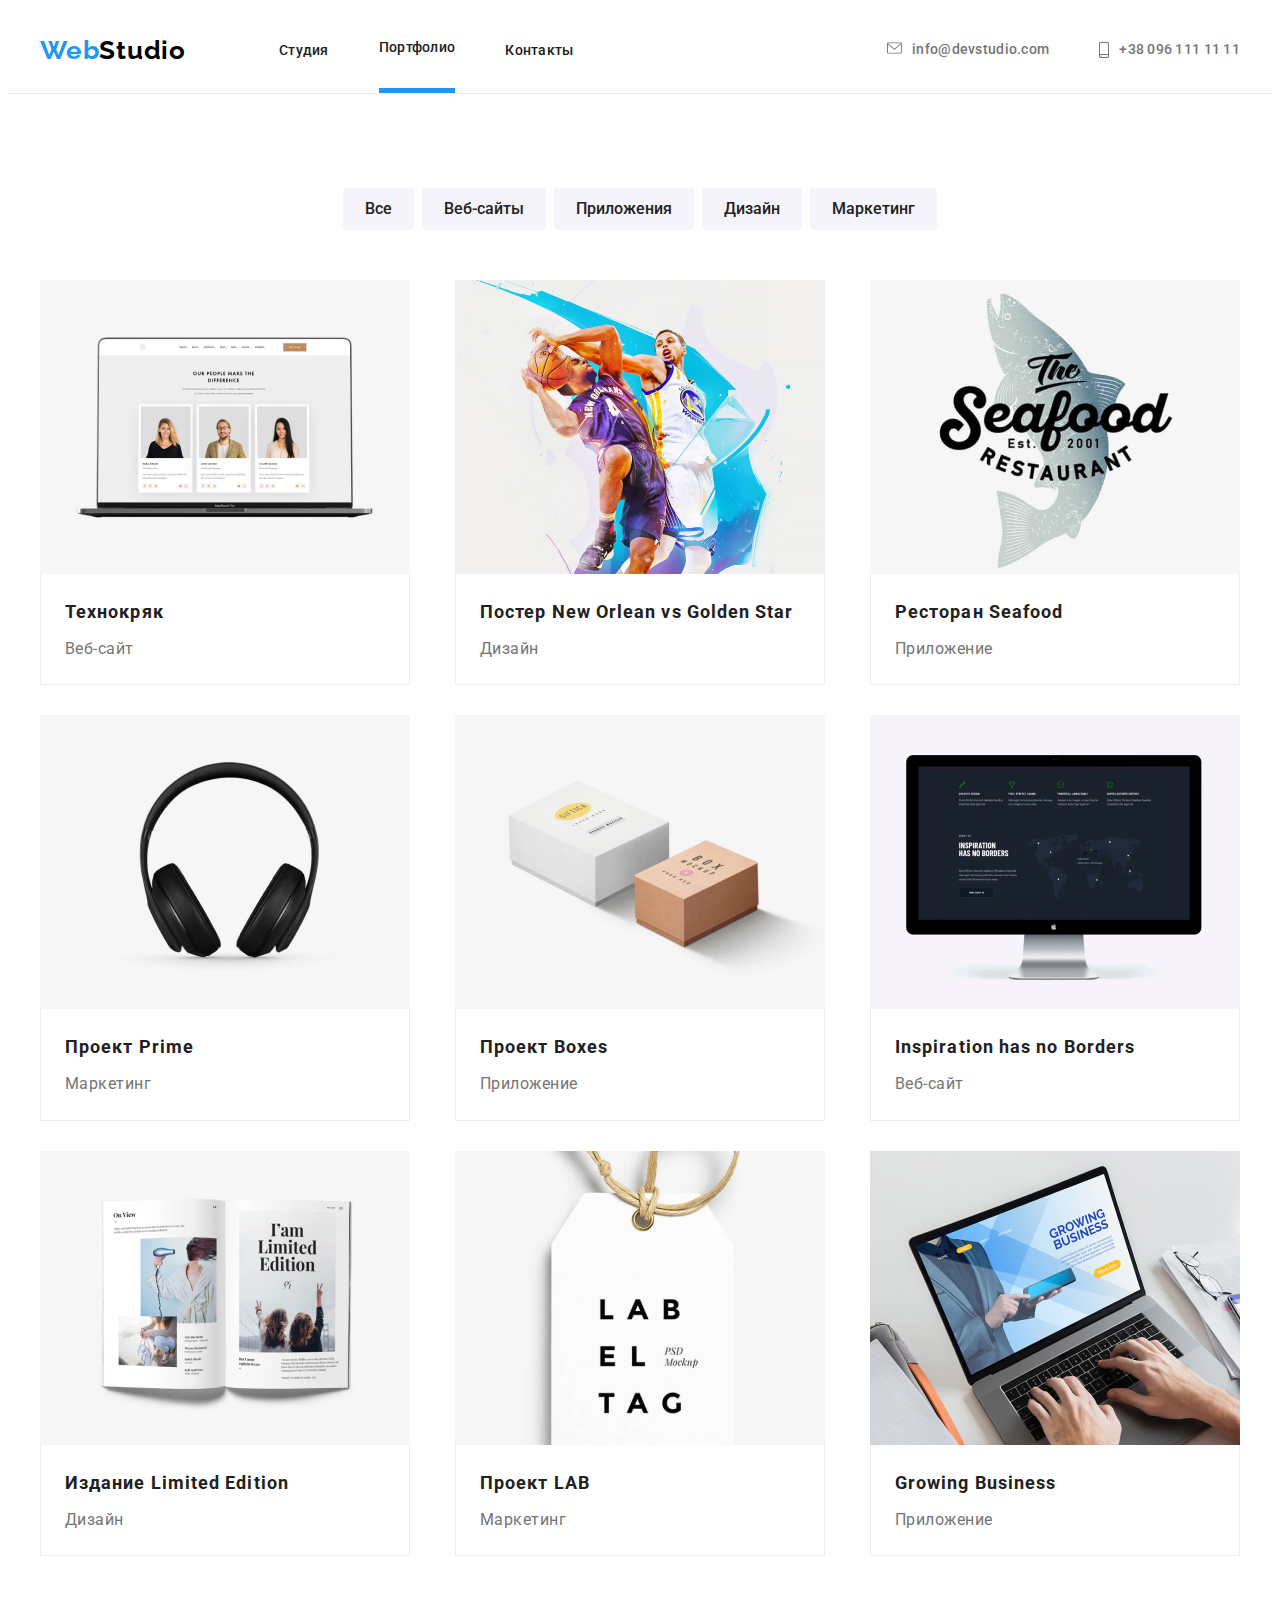
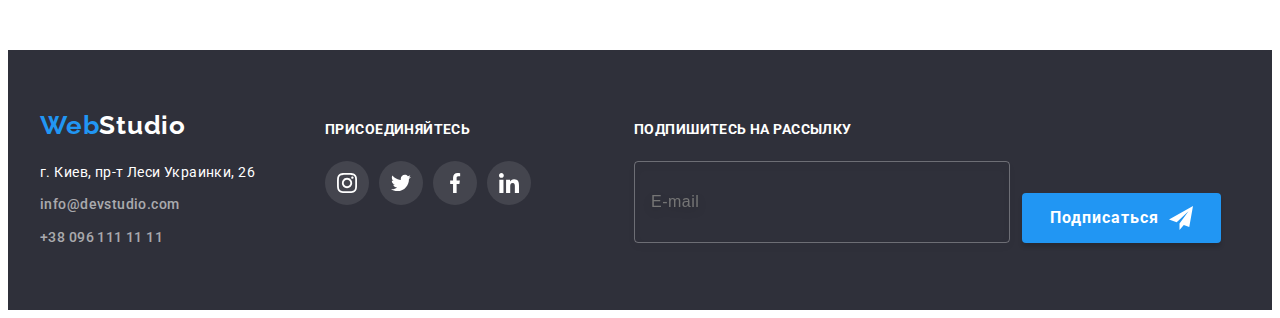
==== portfolio.html @ 67e96d36 "add_files" ====
<!DOCTYPE html>
<html lang="ru">
  <head>
    <meta charset="UTF-8" />
    <meta http-equiv="X-UA-Compatible" content="IE=edge" />
    <meta name="viewport" content="width=device-width, initial-scale=1.0" />
    <link rel="preconnect" href="https://fonts.googleapis.com" />
    <link rel="preconnect" href="https://fonts.gstatic.com" crossorigin />
    <link
      href="https://fonts.googleapis.com/css2?family=Raleway:wght@700&family=Roboto:wght@400;500;700;900&display=swap"
      rel="stylesheet"
    />
    <link rel="icon" href="./images/log.jpg" />
    <title>&#5076;ebStudio</title>
    <link
      rel="stylesheet"
      href="https://cdnjs.cloudflare.com/ajax/libs/modern-normalize/1.1.0/modern-normalize.min.css"
      integrity="sha512-wpPYUAdjBVSE4KJnH1VR1HeZfpl1ub8YT/NKx4PuQ5NmX2tKuGu6U/JRp5y+Y8XG2tV+wKQpNHVUX03MfMFn9Q=="
      crossorigin="anonymous"
      referrerpolicy="no-referrer"
    />
    <!-- <link rel="stylesheet" href="./css/styles.css" /> -->
    <link rel="stylesheet" href="./css/main.min.css" />
  </head>
  <body>
    <header class="header">
      <div class="container header-area">
        <a href="./index.html" class="logo header__logo"
          >Web<span class="logo__section">Studio</span></a
        >
        <nav class="nav">
          <ul class="nav__list">
            <li class="nav__item">
              <a href="./index.html" class="nav__link">Студия</a>
            </li>
            <li class="nav__item current-link">
              <a href="./portfolio.html" class="nav__link">Портфолио</a>
            </li>
            <li class="nav__item">
              <a href="" class="nav__link">Контакты</a>
            </li>
          </ul>
        </nav>
        <ul class="contact">
          <li class="contact__item">
            <a
              href="mailto:info@devstudio.com"
              class="contact__link mail-contact"
              ><svg class="contact__icon" width="15" height="12">
                <use href="./images/symbol-defs.svg#icon-envelope1"></use></svg
              >info@devstudio.com</a
            >
          </li>
          <li class="contact-item">
            <a href="tel:+380961111111" class="contact__link phone-contact">
              <svg class="contact__icon" width="10" height="16">
                <use
                  href="./images/symbol-defs.svg#icon-smartphone1"
                ></use></svg
              >+38 096 111 11 11</a
            >
          </li>
        </ul>
      </div>
    </header>
    <main>
      <section class="portfolio">
        <div class="container">
          <h1 class="portfolio__headline">Наши проекты</h1>
          <ul class="portfolio__btn-list">
            <li class="portfolio__btn-item">
              <button type="button" class="portfolio__btn">Все</button>
            </li>
            <li class="portfolio__btn-item">
              <button type="button" class="portfolio__btn">Веб-сайты</button>
            </li>
            <li class="portfolio__btn-item">
              <button type="button" class="portfolio__btn">Приложения</button>
            </li>
            <li class="portfolio__btn-item">
              <button type="button" class="portfolio__btn">Дизайн</button>
            </li>
            <li class="portfolio__btn-item">
              <button type="button" class="portfolio__btn">Маркетинг</button>
            </li>
          </ul>
          <ul class="project-list list">
            <li class="project-list__item">
              <a href="" class="project-list__link">
                <div class="overlay">
                  <img
                    src="./images/img1.jpg"
                    alt="ноутбук с изображением сайта"
                    width="370"
                  />
                  <p class="overlay__text">
                    Ресурс предлагает комплексные предложения с разным уровнем
                    функционала и сервисов. Все это позволит посетителю получить
                    исчерпывающие сведения о компании или частном лице.
                  </p>
                </div>
                <div class="portfolio-card">
                  <h2 class="portfolio-card__headline">Технокряк</h2>
                  <p class="portfolio-card__text">Веб-сайт</p>
                </div>
              </a>
            </li>
            <li class="project-list__item">
              <a href="" class="project-list__link">
                <div class="overlay">
                  <img
                    src="./images/img2.jpg"
                    alt="два парня играют в баскетбол"
                    width="370"
                  />
                  <p class="overlay__text">
                    Lorem ipsum dolor sit amet, consectetur adipisicing elit.
                    Tempore quod perferendis inventore in soluta quia esse,
                    veniam harum recusandae omnis iure, laudantium earum nam
                    nulla veritatis sunt. Unde, repellat odit?
                  </p>
                </div>
                <div class="portfolio-card">
                  <h2 class="portfolio-card__headline">
                    Постер <span lang="en">New Orlean vs Golden Star</span>
                  </h2>
                  <p class="portfolio-card__text">Дизайн</p>
                </div>
              </a>
            </li>
            <li class="project-list__item">
              <a href="" class="project-list__link">
                <div class="overlay">
                  <img
                    src="./images/img3.jpg"
                    alt="логотип магазина морепродуктов"
                    width="370"
                  />
                  <p class="overlay__text">
                    Lorem ipsum dolor sit amet, consectetur adipisicing elit.
                    Tempore quod perferendis inventore in soluta quia esse,
                    veniam harum recusandae omnis iure, laudantium earum nam
                    nulla veritatis sunt. Unde, repellat odit?
                  </p>
                </div>
                <div class="portfolio-card">
                  <h2 class="portfolio-card__headline">
                    Ресторан <span lang="en">Seafood</span>
                  </h2>
                  <p class="portfolio-card__text">Приложение</p>
                </div>
              </a>
            </li>
            <li class="project-list__item">
              <a href="" class="project-list__link">
                <div class="overlay">
                  <img
                    src="./images/img4.jpg"
                    alt="фото наушников"
                    width="370"
                  />
                  <p class="overlay__text">
                    Lorem ipsum dolor sit amet, consectetur adipisicing elit.
                    Tempore quod perferendis inventore in soluta quia esse,
                    veniam harum recusandae omnis iure, laudantium earum nam
                    nulla veritatis sunt. Unde, repellat odit?
                  </p>
                </div>
                <div class="portfolio-card">
                  <h2 class="portfolio-card__headline">
                    Проект <span lang="en">Prime</span>
                  </h2>
                  <p class="portfolio-card__text">Маркетинг</p>
                </div>
              </a>
            </li>
            <li class="project-list__item">
              <a href="" class="project-list__link">
                <div class="overlay">
                  <img src="./images/img5.jpg" alt="две коробки" width="370" />
                  <p class="overlay__text">
                    Lorem ipsum dolor sit amet, consectetur adipisicing elit.
                    Tempore quod perferendis inventore in soluta quia esse,
                    veniam harum recusandae omnis iure, laudantium earum nam
                    nulla veritatis sunt. Unde, repellat odit?
                  </p>
                </div>
                <div class="portfolio-card">
                  <h2 class="portfolio-card__headline">
                    Проект <span lang="en">Boxes</span>
                  </h2>
                  <p class="portfolio-card__text">Приложение</p>
                </div>
              </a>
            </li>
            <li class="project-list__item">
              <a href="" class="project-list__link">
                <div class="overlay">
                  <img
                    src="./images/img6.jpg"
                    alt="монитор компьютера"
                    width="370"
                  />
                  <p class="overlay__text">
                    Lorem ipsum dolor sit amet, consectetur adipisicing elit.
                    Tempore quod perferendis inventore in soluta quia esse,
                    veniam harum recusandae omnis iure, laudantium earum nam
                    nulla veritatis sunt. Unde, repellat odit?
                  </p>
                </div>
                <div class="portfolio-card">
                  <h2 class="portfolio-card__headline" lang="en">
                    Inspiration has no Borders
                  </h2>
                  <p class="portfolio-card__text">Веб-сайт</p>
                </div>
              </a>
            </li>
            <li class="project-list__item">
              <a href="" class="project-list__link">
                <div class="overlay">
                  <img src="./images/img7.jpg" alt="журнал" width="370" />
                  <p class="overlay__text">
                    Lorem ipsum dolor sit amet, consectetur adipisicing elit.
                    Tempore quod perferendis inventore in soluta quia esse,
                    veniam harum recusandae omnis iure, laudantium earum nam
                    nulla veritatis sunt. Unde, repellat odit?
                  </p>
                </div>
                <div class="portfolio-card">
                  <h2 class="portfolio-card__headline">
                    Издание <span lang="en">Limited Edition</span>
                  </h2>
                  <p class="portfolio-card__text">Дизайн</p>
                </div>
              </a>
            </li>
            <li class="project-list__item">
              <a href="" class="project-list__link">
                <div class="overlay">
                  <img src="./images/img8.jpg" alt="лейба" width="370" />
                  <p class="overlay__text">
                    Lorem ipsum dolor sit amet, consectetur adipisicing elit.
                    Tempore quod perferendis inventore in soluta quia esse,
                    veniam harum recusandae omnis iure, laudantium earum nam
                    nulla veritatis sunt. Unde, repellat odit?
                  </p>
                </div>
                <div class="portfolio-card">
                  <h2 class="portfolio-card__headline">
                    Проект <span lang="en">LAB</span>
                  </h2>
                  <p class="portfolio-card__text">Маркетинг</p>
                </div>
              </a>
            </li>
            <li class="project-list__item">
              <a href="" class="project-list__link">
                <div class="overlay">
                  <img src="./images/img9.jpg" alt="набор текста" width="370" />
                  <p class="overlay__text">
                    Lorem ipsum dolor sit amet, consectetur adipisicing elit.
                    Tempore quod perferendis inventore in soluta quia esse,
                    veniam harum recusandae omnis iure, laudantium earum nam
                    nulla veritatis sunt. Unde, repellat odit?
                  </p>
                </div>
                <div class="portfolio-card">
                  <h2 lang="en" class="portfolio-card__headline">
                    Growing Business
                  </h2>
                  <p class="portfolio-card__text">Приложение</p>
                </div>
              </a>
            </li>
          </ul>
        </div>
      </section>
    </main>
    <footer class="footer">
      <div class="container footer-area">
        <div class="connection">
          <a href="./index.html" class="connection__footer-logo"
            >Web<span class="connection__logo-section">Studio</span></a
          >
          <address>
            <ul class="connection__list">
              <li class="connection__item">
                <a
                  href="https://goo.gl/maps/hbNpQnZ5344em9R57"
                  target="_blank"
                  rel="noopener nofollow noreferrel"
                  class="connection__link"
                  >г. Киев, пр-т Леси Украинки, 26</a
                >
              </li>
              <li class="connection__item">
                <a
                  href="mailto:info@devstudio.com"
                  class="connection__link contact"
                  >info@devstudio.com</a
                >
              </li>
              <li class="connection__item">
                <a href="tel:+380961111111" class="connection__link contact"
                  >+38 096 111 11 11</a
                >
              </li>
            </ul>
          </address>
        </div>
        <div class="soc-footer">
          <b class="soc-footer__headline">присоединяйтесь</b>
          <ul class="soc-footer__list">
            <li class="soc-footer__item">
              <a href="" class="soc-footer__btn"
                ><svg class="soc-footer__icon" width="20" height="20">
                  <use href="./images/symbol-defs.svg#icon-inst"></use></svg
              ></a>
            </li>
            <li class="soc-footer__item">
              <a href="" class="soc-footer__btn"
                ><svg class="soc-footer__icon" width="20" height="20">
                  <use href="./images/symbol-defs.svg#icon-twitter"></use></svg
              ></a>
            </li>

            <li class="soc-footer__item">
              <a href="" class="soc-footer__btn"
                ><svg class="soc-footer__icon" width="20" height="20">
                  <use href="./images/symbol-defs.svg#icon-facebook"></use></svg
              ></a>
            </li>

            <li class="soc-footer__item">
              <a href="" class="soc-footer__btn"
                ><svg class="soc-footer__icon" width="20" height="20">
                  <use href="./images/symbol-defs.svg#icon-linkedin"></use></svg
              ></a>
            </li>
          </ul>
        </div>
        <div class="footer-subscribe">
          <div class="footer-subscribe__form">
            <b class="footer-subscribe__text">Подпишитесь на рассылку</b>
            <input
              type="email"
              class="footer-subscribe__input"
              name="email-user"
              placeholder="E-mail"
            />
          </div>
          <button type="submit" class="footer-subscribe__btn">
            Подписаться
            <svg class="footer-subscribe__icon" width="24" height="24">
              <use href="./images/icons.svg#icon-icon-send-1"></use>
            </svg>
          </button>
        </div>
      </div>
    </footer>
  </body>
</html>
---- css/styles.css ----
/* -----------------MAIN------------------ */

/* -----------------HEADER------------------ */

/* -----------------HERO------------------ */

/* -----------------STUDIO------------------ */

/* -----------------SECTION-OPTION------------------ */

/* -----------------PORTFOLIO------------------ */

/* -----------------FOOTER------------------ */

/* -----------------MODAL-WINDOW------------------ */
---- css/main.min.css ----
:root{--accent-color: #2196f3;--btn-color: #f5f4fa;--first-back-color: #ffffff;--second-back-color: #2f303a;--logo-second-color: #000000;--part-text-color: #212121;--additional-text-color: rgba(255, 255, 255, 0.6);--accessory-text-color: #757575;--background-box-color: #f5f4fa;--icon-color: #afb1b8}body{font-family:roboto,sans-serif;color:var(--accessory-text-color)}p,h1,h2,h3{margin:0}img{display:block}ul,ol{margin:0;padding-left:0}a{text-decoration:none}button{font-family:inherit;cursor:pointer}footer{background-color:var(--second-back-color);padding:60px 0}address{font-style:normal}.container{width:1200px;margin:0 auto;padding-left:15px;padding-right:15px}.header{border-bottom:1px solid #ececec;position:sticky;top:0;z-index:1;background:var(--first-back-color)}.header__logo{margin-right:93px}.header-area{display:flex;align-items:center;flex-wrap:wrap}.logo{font-family:raleway,sans-serif;font-weight:700;font-size:26px;line-height:1.19;letter-spacing:.03em;color:var(--accent-color);display:inline-block;padding-top:24px;padding-bottom:25px}.logo__section{color:var(--logo-second-color)}.nav__link{font-weight:500;font-size:14px;line-height:1.14;letter-spacing:.02em;color:var(--part-text-color);transition:color 250ms cubic-bezier(0.4, 0, 0.2, 1);display:inline-block;padding-top:32px;padding-bottom:32px}.nav__link:hover,.nav__link:focus{color:var(--accent-color);border-bottom:5px solid var(--accent-color)}.current-link{border-bottom:5px solid var(--accent-color)}.current-link:hover,.current-link:focus{border:none}.nav__link,.contact{text-decoration:none}.nav__list,.contact,.list{display:flex;justify-content:space-between;list-style:none;align-items:center;margin-left:auto}.nav__item{margin-right:50px}.nav__item:last-child{margin-right:0}.contact{font-weight:500;font-size:14px;line-height:1.14;letter-spacing:.02em;color:var(--additional-text-color)}.contact:hover,.contact:focus{color:var(--accent-color)}.contact__item{margin-right:50px}.contact__link{color:var(--accessory-text-color);font-weight:500;font-size:14px;line-height:1.14;letter-spacing:.02em;transition:color 250ms cubic-bezier(0.4, 0, 0.2, 1);display:inline-flex;padding-top:32px;padding-bottom:32px}.contact__link:hover,.contact__link:focus{color:var(--accent-color)}.contact__icon{margin-right:10px;fill:currentColor}.contact__icon:hover,.contact__icon:focus{fill:currentColor}.hero{background-color:var(--second-back-color);text-align:center;padding-top:200px;padding-bottom:200px;background-image:linear-gradient(rgba(47, 48, 58, 0.4), rgba(47, 48, 58, 0.4)),url(../images/hero_img.jpg);background-repeat:no-repeat;background-position:50% 50%}.hero__headline{font-weight:900;font-size:44px;line-height:1.36;letter-spacing:.06em;text-transform:uppercase;text-align:center;color:var(--first-back-color);margin-bottom:30px}.hero__button{display:inline-flex;font-weight:700;font-size:16px;line-height:1.87;color:var(--first-back-color);background:var(--accent-color);border:none;border-radius:4px;padding:10px 35px;transition:250ms cubic-bezier(0.4, 0, 0.2, 1)}.hero__button:hover{background:var(--btn-color);color:var(--accent-color);box-shadow:0px 4px 4px rgba(0,0,0,.15)}.characteristics{padding-top:94px;padding-bottom:94px}.characteristics__headline-hidden{position:absolute;width:1px;height:1px;margin:-1px;border:0;padding:0;white-space:nowrap;clip-path:inset(100%);clip:rect(0 0 0 0);overflow:hidden}.characteristics__item{width:270px}.characteristics__headline-point{font-weight:700;font-size:14px;line-height:1.14;letter-spacing:.03em;text-transform:uppercase;color:var(--part-text-color);margin-bottom:10px}.characteristics__point-list{font-size:14px;line-height:1.71;letter-spacing:.03em}.img-cr-box{width:270px;height:120px;display:flex;justify-content:center;align-items:center;margin-bottom:30px;background:var(--background-box-color);border-radius:4px}.section-headline{font-weight:700;font-size:36px;line-height:1.17;text-align:center;letter-spacing:.03em;color:var(--part-text-color);margin-bottom:50px}.workplace{padding-bottom:94px}.workplace__headline{font-weight:700;font-size:36px;line-height:1.17;text-align:center;letter-spacing:.03em;color:var(--part-text-color);margin-bottom:50px}.workplace__img-box{position:relative}.img-bar{position:absolute;bottom:0;width:370px;height:70px;background:rgba(47,48,58,.8)}.img-bar__text{padding:27px;line-height:16px;text-align:center;letter-spacing:.03em;text-transform:uppercase;color:var(--first-back-color)}.worekers{padding-top:94px;padding-bottom:94px;background:var(--btn-color)}.worekers__headline{font-weight:700;font-size:36px;line-height:1.17;text-align:center;letter-spacing:.03em;color:var(--part-text-color);margin-bottom:50px}.card-list__item{background:var(--first-back-color);box-shadow:0px 1px 3px rgba(0,0,0,.12),0px 1px 1px rgba(0,0,0,.14),0px 2px 1px rgba(0,0,0,.2);border-radius:0px 0px 4px 4px}.card-list__info{padding-top:30px;padding-bottom:30px;text-align:center}.card-list__name{font-weight:500;font-size:16px;line-height:1.19;letter-spacing:.03em;color:var(--part-text-color);margin-bottom:10px}.card-list__position{line-height:1.19;letter-spacing:.03em;margin-bottom:16px}.soc-list{list-style:none;display:flex;flex-wrap:wrap;justify-content:center}.soc-list__icon{margin-right:10px}.soc-list__icon:last-child{margin-right:0}.soc-list__btn{width:44px;height:44px;border-radius:50px;transition:background-color 250ms cubic-bezier(0.4, 0, 0.2, 1);display:flex;align-items:center;justify-content:center}.soc-list__btn:hover,.soc-list__btn:focus{background:var(--accent-color)}.soc-list__img{fill:var(--icon-color);transition:fill 250ms cubic-bezier(0.4, 0, 0.2, 1)}.soc-list__btn:hover .soc-list__img,.soc-list__btn:focus .soc-list__img{fill:var(--first-back-color)}.clients{padding-top:94px;padding-bottom:94px}.clients__headline{font-weight:700;font-size:36px;line-height:1.17;text-align:center;letter-spacing:.03em;color:var(--part-text-color);margin-bottom:50px}.clients__list{list-style:none;display:flex;flex-wrap:wrap;justify-content:space-between}.clients__item:last-child{margin-right:0x}.clients__btn{padding:16px 32px;display:block;align-items:center;justify-content:center;border:1px solid var(--icon-color);border-radius:4px;transition:border 250ms cubic-bezier(0.4, 0, 0.2, 1)}.clients__btn:hover,.clients__btn:focus{border-color:var(--accent-color)}.clients__icon{fill:var(--icon-color);transition:fill 250ms cubic-bezier(0.4, 0, 0.2, 1)}.clients__btn:hover .clients__icon,.clients__btn:focus .clients__icon{fill:var(--accent-color)}.footer-area{display:flex;align-items:baseline}.connection{padding-right:70px}.connection__footer-logo{font-family:raleway,sans-serif;font-weight:700;font-size:26px;line-height:1.19;letter-spacing:.03em;color:var(--accent-color);text-decoration:none;display:block;margin-bottom:20px}.connection__logo-section{color:var(--first-back-color)}.connection__list{list-style:none}.connection__item{margin-bottom:9px}.connection__item:last-child{margin-bottom:0}.connection__link{text-decoration:none;font-size:14px;line-height:1.7;letter-spacing:.03em;color:var(--first-back-color)}.contact{color:var(--additional-text-color)}.soc-footer__headline{display:inline-block;font-size:14px;line-height:1.7;letter-spacing:.03em;text-transform:uppercase;margin-bottom:20px;color:var(--first-back-color)}.soc-footer__list{list-style:none;display:flex;flex-wrap:wrap}.soc-footer__item{margin-right:10px}.soc-footer__btn{width:44px;height:44px;background:rgba(255,255,255,.1);fill:var(--first-back-color);border-radius:50px;transition:background-color 250ms cubic-bezier(0.4, 0, 0.2, 1);display:flex;align-items:center;justify-content:center}.soc-footer__btn:hover,.soc-footer__btn:focus{background-color:var(--accent-color)}.footer-subscribe{display:flex;align-items:flex-end;margin-left:93px;width:570px;height:86px}.footer-subscribe__text{font-size:14px;line-height:1.7;letter-spacing:.03em;text-transform:uppercase;color:var(--first-back-color)}.footer-subscribe__input{width:358px;height:50px;padding:15px 0 15px 16px;margin-top:20px;font-size:16px;line-height:1.25;letter-spacing:.03em;color:rgba(255,255,255,.6);background-color:rgba(0,0,0,0);border:1px solid rgba(255,255,255,.3);filter:drop-shadow(0px 4px 4px rgba(0, 0, 0, 0.15));border-radius:4px;outline:none}.footer-subscribe__btn{display:inline-flex;align-items:center;justify-content:center;width:200px;height:50px;margin-left:12px;color:var(--first-back-color);background-color:var(--accent-color);box-shadow:0px 4px 4px rgba(0,0,0,.15);letter-spacing:.06em;font-weight:700;font-size:16px;line-height:1.88;font-family:inherit;text-align:center;border:none;border-radius:4px;padding:10px 28px;cursor:pointer}.footer-subscribe__icon{margin-left:10px}.backdrop{width:100%;height:100%;background-color:rgba(0,0,0,.2);position:absolute;top:0;z-index:1;transition:opacity 250ms cubic-bezier(0.4, 0, 0.2, 1),visibility 250ms cubic-bezier(0.4, 0, 0.2, 1)}.modal{padding:40px;width:528px;height:581px;background-color:var(--first-back-color);border-radius:4px;box-shadow:0px 1px 3px rgba(0,0,0,.12),0px 1px 1px rgba(0,0,0,.14),0px 2px 1px rgba(0,0,0,.2);position:fixed;left:50%;top:50%;transform:translate(-50%, -50%)}.btn-close{width:30px;height:30px;border:1px solid rgba(0,0,0,.1);background-color:rgba(0,0,0,0);border-radius:50%;position:absolute;top:8px;right:8px;display:flex;justify-content:center;align-items:center;transition:fill 250ms cubic-bezier(0.4, 0, 0.2, 1)}.btn-close:hover,.btn-close:focus{fill:var(--accent-color)}.is-hidden{visibility:hidden;opacity:0;pointer-events:none}.no-scrolle{overflow:hidden}.modal-hidline{margin-bottom:12px;font-weight:700;font-size:20px;line-height:23px;text-align:center;letter-spacing:.03em;color:var(--logo-second-color)}.modal-input{width:100%;height:40px;padding-left:30px;border:1px solid rgba(33,33,33,.2);border-radius:4px;outline:none;transition:border-color 250ms cubic-bezier(0.4, 0, 0.2, 1),fill 250ms cubic-bezier(0.4, 0, 0.2, 1)}.modal-input:hover,.modal-input:focus{border-color:var(--accent-color)}.modal-input:focus+.modal-icon{fill:var(--accent-color)}.modal-lable{font-size:12px;line-height:14px;letter-spacing:.01em;color:var(--accessory-text-color)}.modal-icon{position:absolute;left:12px;top:30%}.input-wrap{position:relative;margin-bottom:10px}.input-wrap:hover{fill:var(--accent-color)}.modal-text{width:448px;height:120px;border:1px solid rgba(33,33,33,.2);border-radius:4px;resize:none;padding:12px 16px;outline:none;transition:border-color 250ms cubic-bezier(0.4, 0, 0.2, 1)}.modal-text:hover,.modal-text:focus{border-color:var(--accent-color)}.modal-checkbox{font-size:14px;line-height:1.71;letter-spacing:.03em;color:var(--accessory-text-color)}.modal-link{font-size:14px;line-height:1.71;letter-spacing:.03em;text-decoration-line:underline;color:var(--accent-color);margin-left:5px;outline:none}.moda.link:hover,.moda.link:focus{background-color:var(--accessory-text-color)}.checkbox-position{margin-left:10px}.modal-btn{margin:30px 125px;font-weight:700;font-size:16px;line-height:1.87;color:var(--first-back-color);background:var(--accent-color);border:none;border-radius:4px;padding:10px 55px;transition:background-color 250ms cubic-bezier(0.4, 0, 0.2, 1),color 250ms cubic-bezier(0.4, 0, 0.2, 1)}.modal-btn:hover,.modal-btn:focus{background:var(--background-box-color);color:var(--accent-color);box-shadow:0px 4px 4px rgba(0,0,0,.15);outline:none}.modal-check-text{font-size:14px;line-height:1.71;letter-spacing:.03em;color:var(--accessory-text-color);display:flex;margin-top:20px}.modal-check-text::before{content:"";margin-right:10px;margin-top:4px;width:16px;height:15px;border:2px solid var(--logo-second-color);border-radius:2px;transition:border-color 250ms cubic-bezier(0.4, 0, 0.2, 1),background-color 250ms cubic-bezier(0.4, 0, 0.2, 1)}.modal-check:checked+.modal-check-text::before{background-color:var(--accent-color);background-image:url(../images/check.svg);border:none;background-repeat:no-repeat;background-position:center}.portfolio{padding-top:94px;padding-bottom:94px}.portfolio__headline{position:absolute;width:1px;height:1px;margin:-1px;border:0;padding:0;white-space:nowrap;clip-path:inset(100%);clip:rect(0 0 0 0);overflow:hidden}.portfolio__btn-list{list-style:none;display:flex;justify-content:center;margin-bottom:50px}.portfolio__btn-item{margin-right:8px}.portfolio__btn-item:last-child{margin-right:0}.portfolio__btn{background:var(--btn-color);border-radius:4px;font-weight:500;font-size:16px;line-height:1.9;color:var(--part-text-color);border:none;padding:6px 22px;transition:background-color 250ms cubic-bezier(0.4, 0, 0.2, 1),color 250ms cubic-bezier(0.4, 0, 0.2, 1),box-shadow 250ms cubic-bezier(0.4, 0, 0.2, 1);transition-duration:1s}.portfolio__btn:hover,.portfolio__btn:focus{background:var(--accent-color);color:var(--first-back-color);box-shadow:0px 4px 4px rgba(0,0,0,.15)}.project-list{flex-wrap:wrap}.project-list__item{margin-bottom:30px}.project-list__item:nth-last-child(-n+3){margin-bottom:0}.project-list__link{display:block;transition:box-shadow 250ms cubic-bezier(0.4, 0, 0.2, 1)}.project-list__link:hover,.project-list__link:focus{box-shadow:0px 1px 1px rgba(0,0,0,.12),0px 4px 4px rgba(0,0,0,.06),1px 4px 6px rgba(0,0,0,.16)}.overlay{position:relative;overflow:hidden}.overlay__text{position:absolute;top:0;background:rgba(33,150,243,.9);transform:translateY(102%);transition:250ms cubic-bezier(0.4, 0, 0.2, 1);padding:63px 24px;height:100%;font-weight:400;font-size:18px;line-height:1.56;letter-spacing:.03em;color:var(--first-back-color)}.project-list__link:hover .overlay__text,.project-list__link:focus .overlay__text{transform:translateY(0)}.portfolio-card{padding:20px 24px;border-left:1px solid #eee;border-right:1px solid #eee;border-bottom:1px solid #eee;background:var(--first-back-color)}.portfolio-card__headline{font-weight:700;font-size:18px;line-height:2;letter-spacing:.06em;color:var(--part-text-color);margin-bottom:4px}.portfolio-card__text{line-height:1.88;letter-spacing:.03em;color:var(--accessory-text-color)}/*# sourceMappingURL=main.min.css.map */
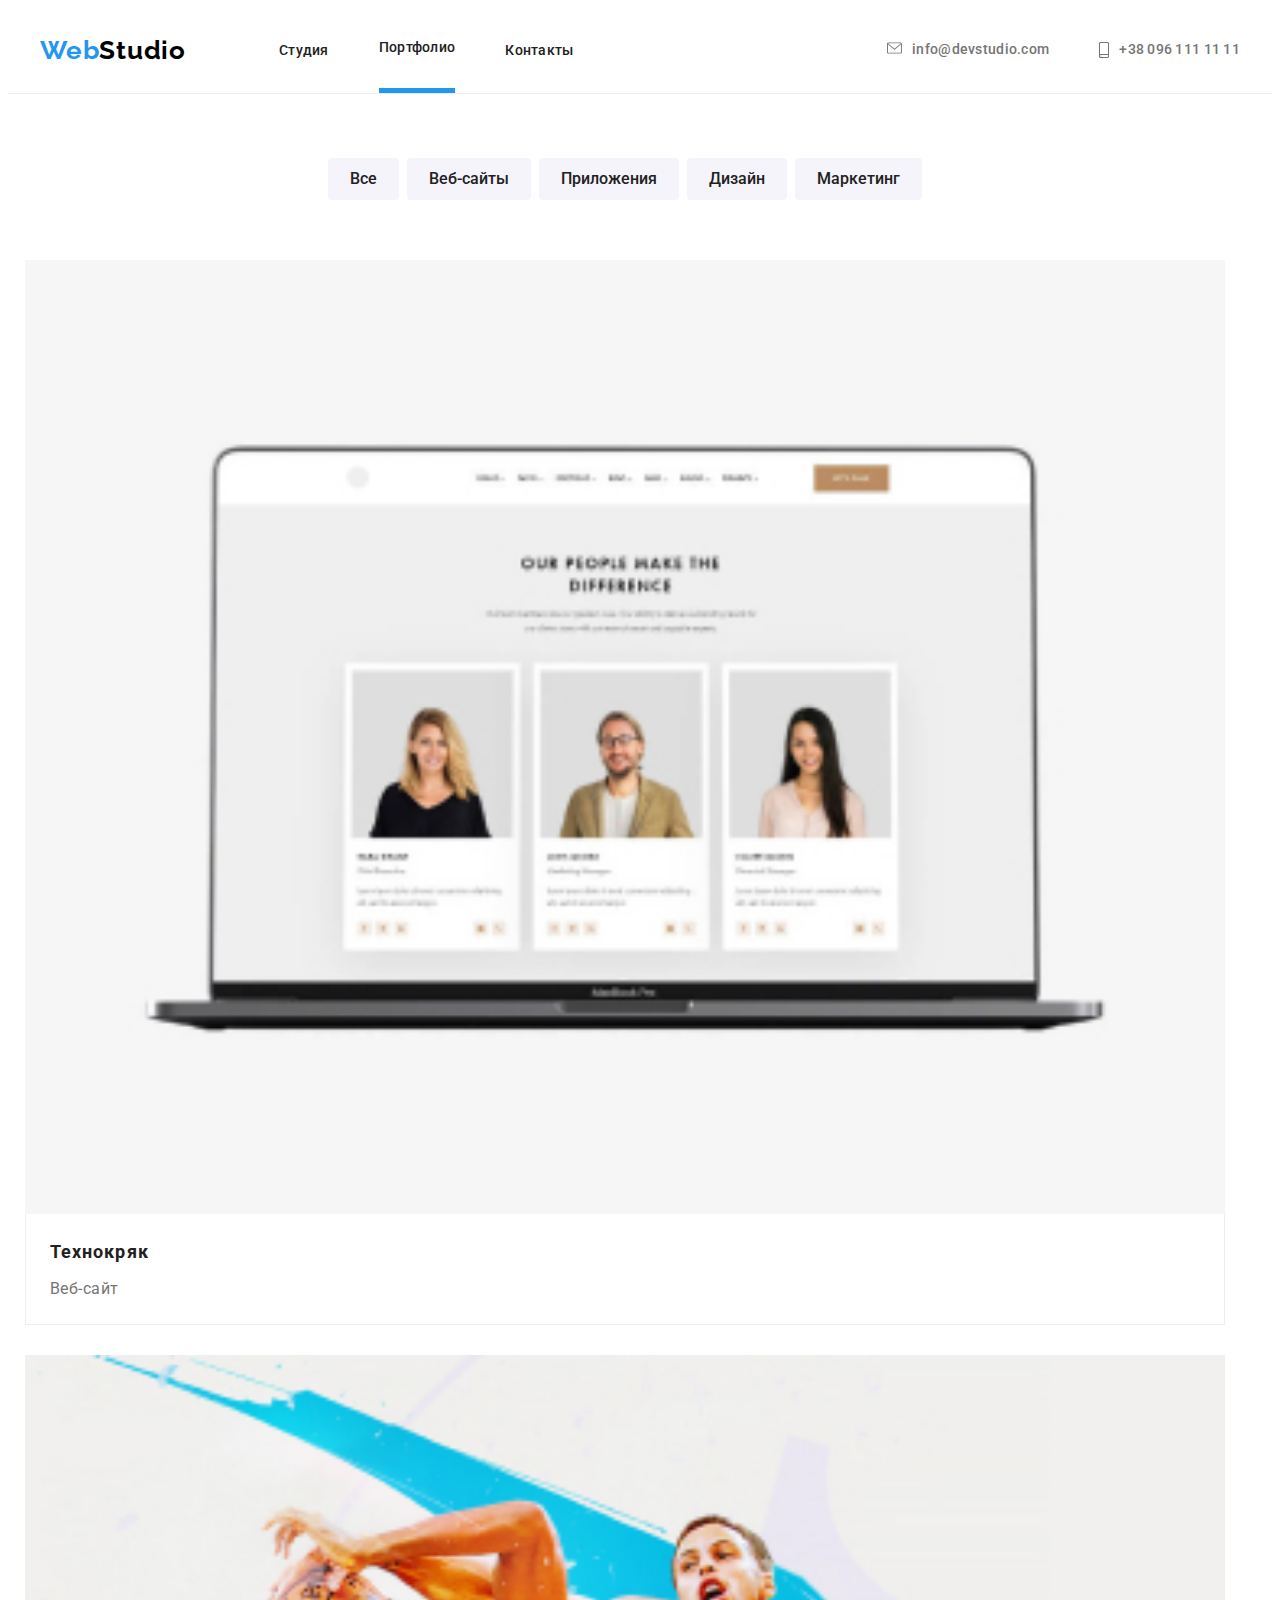
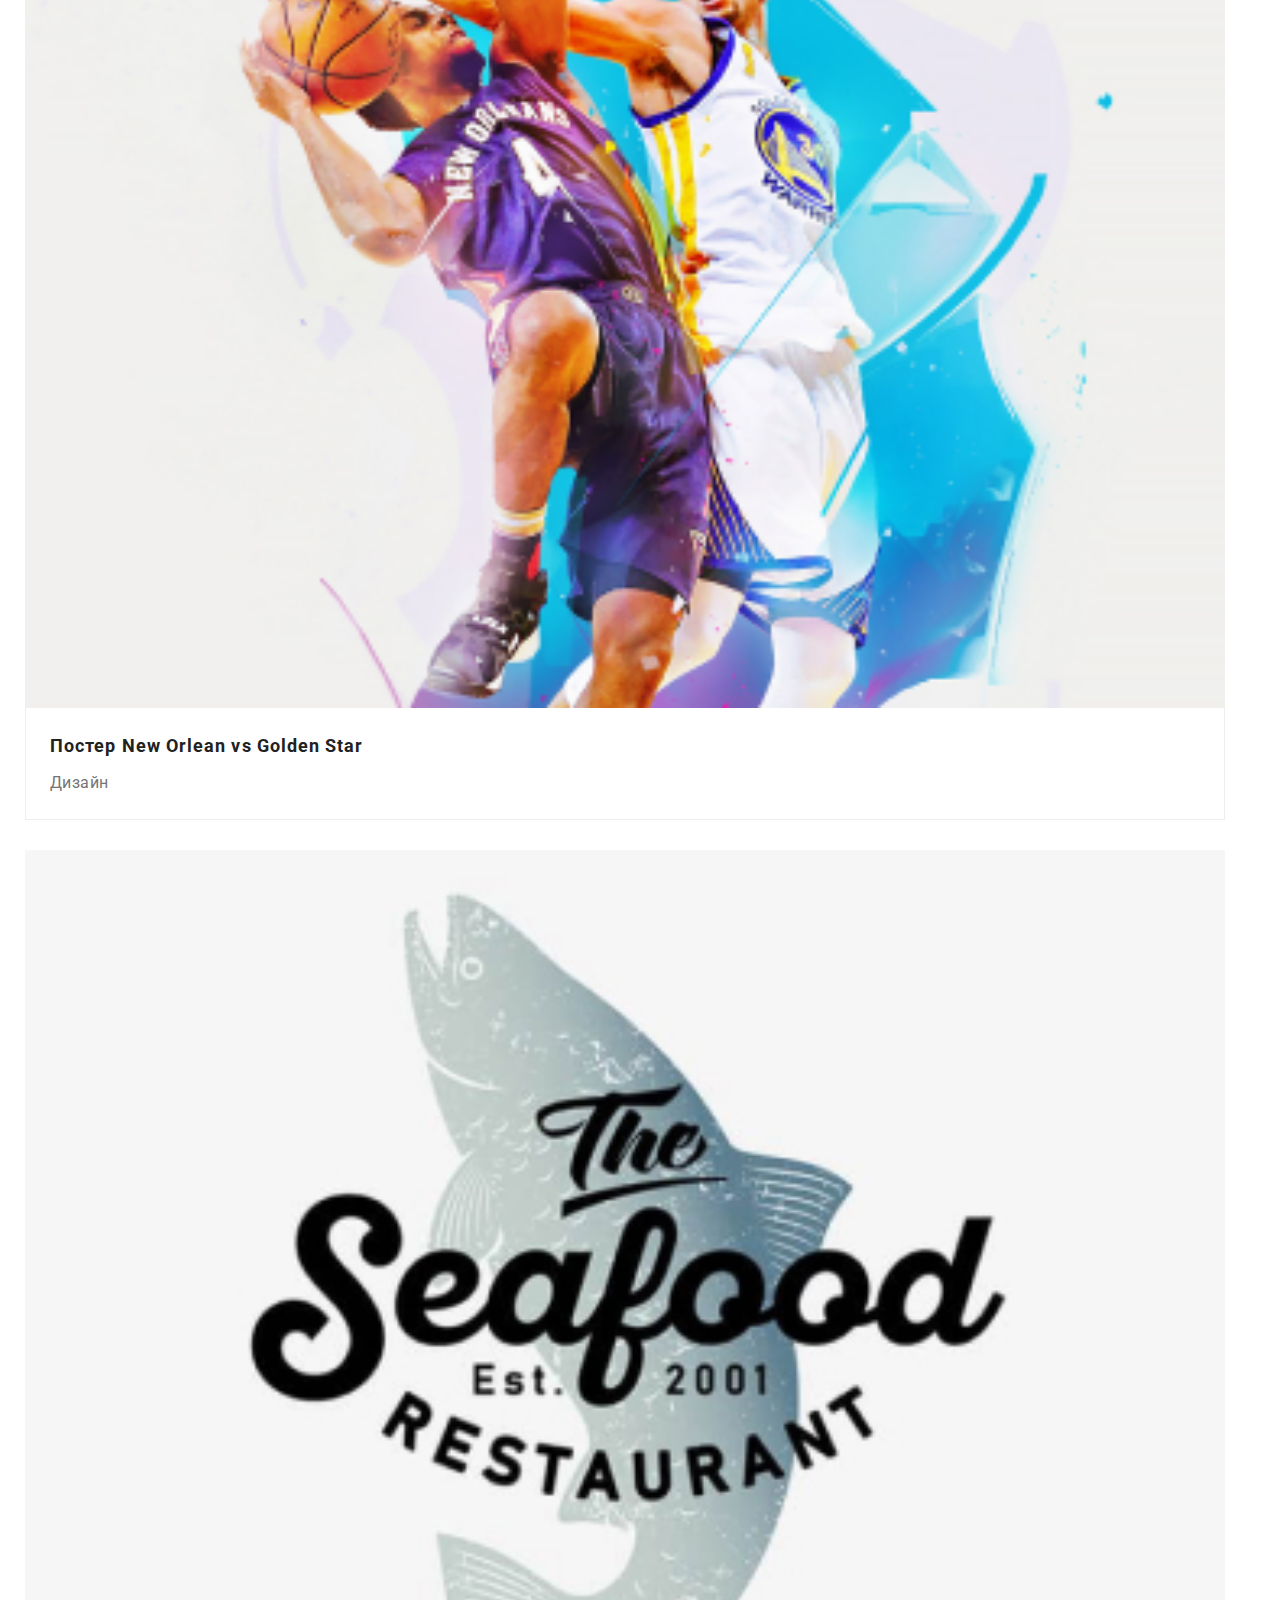
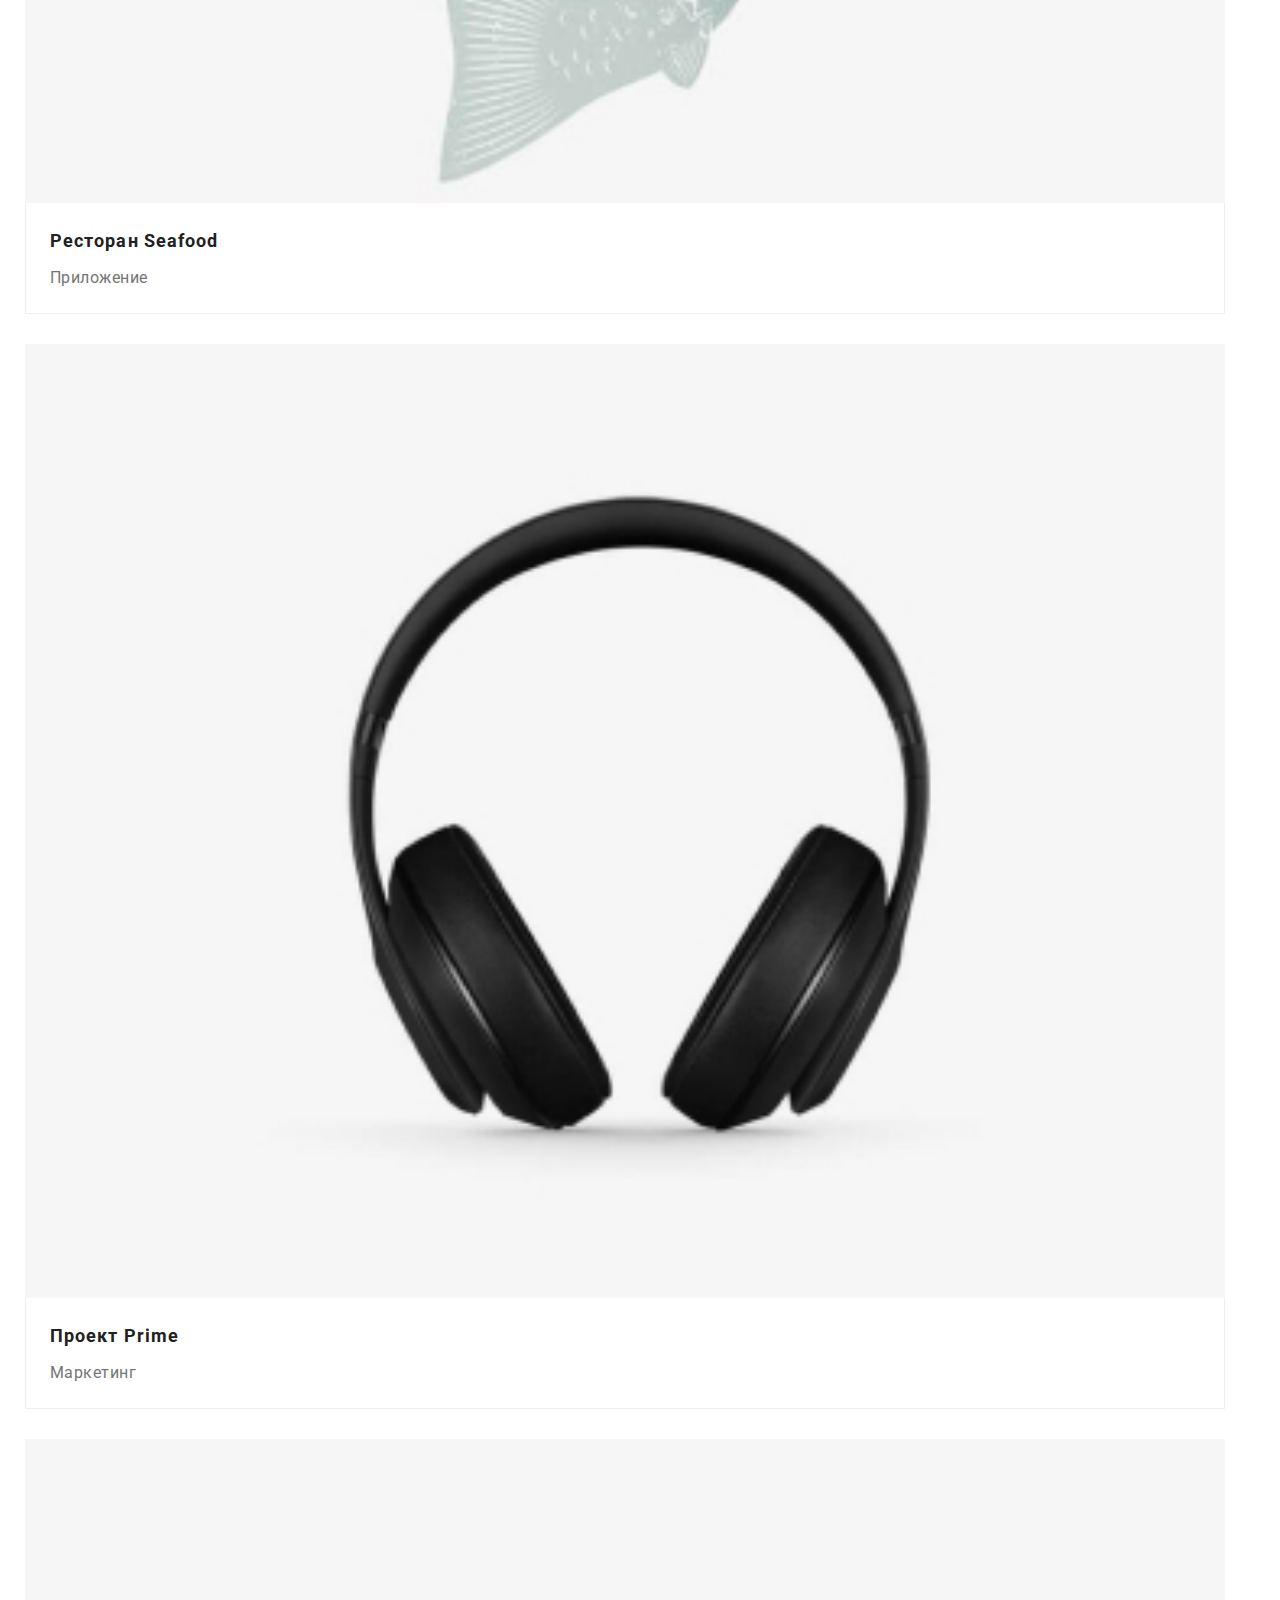
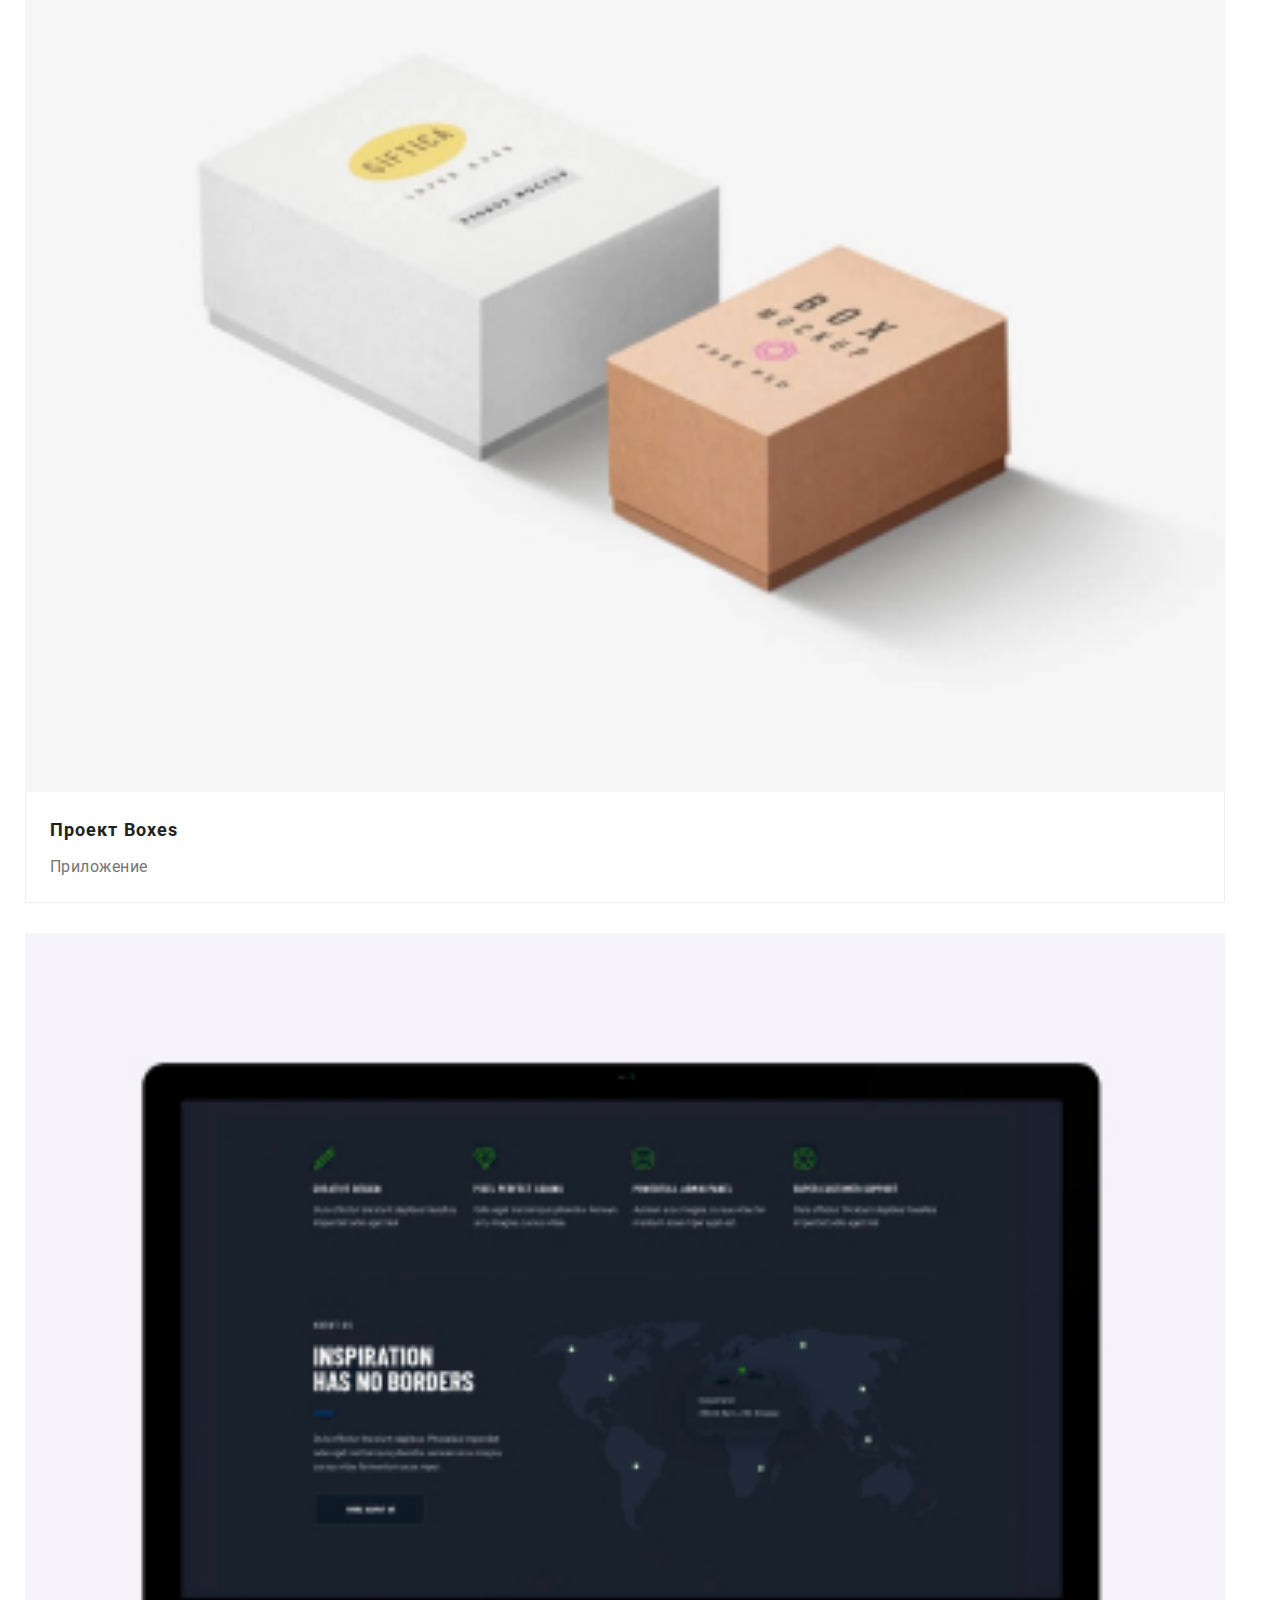
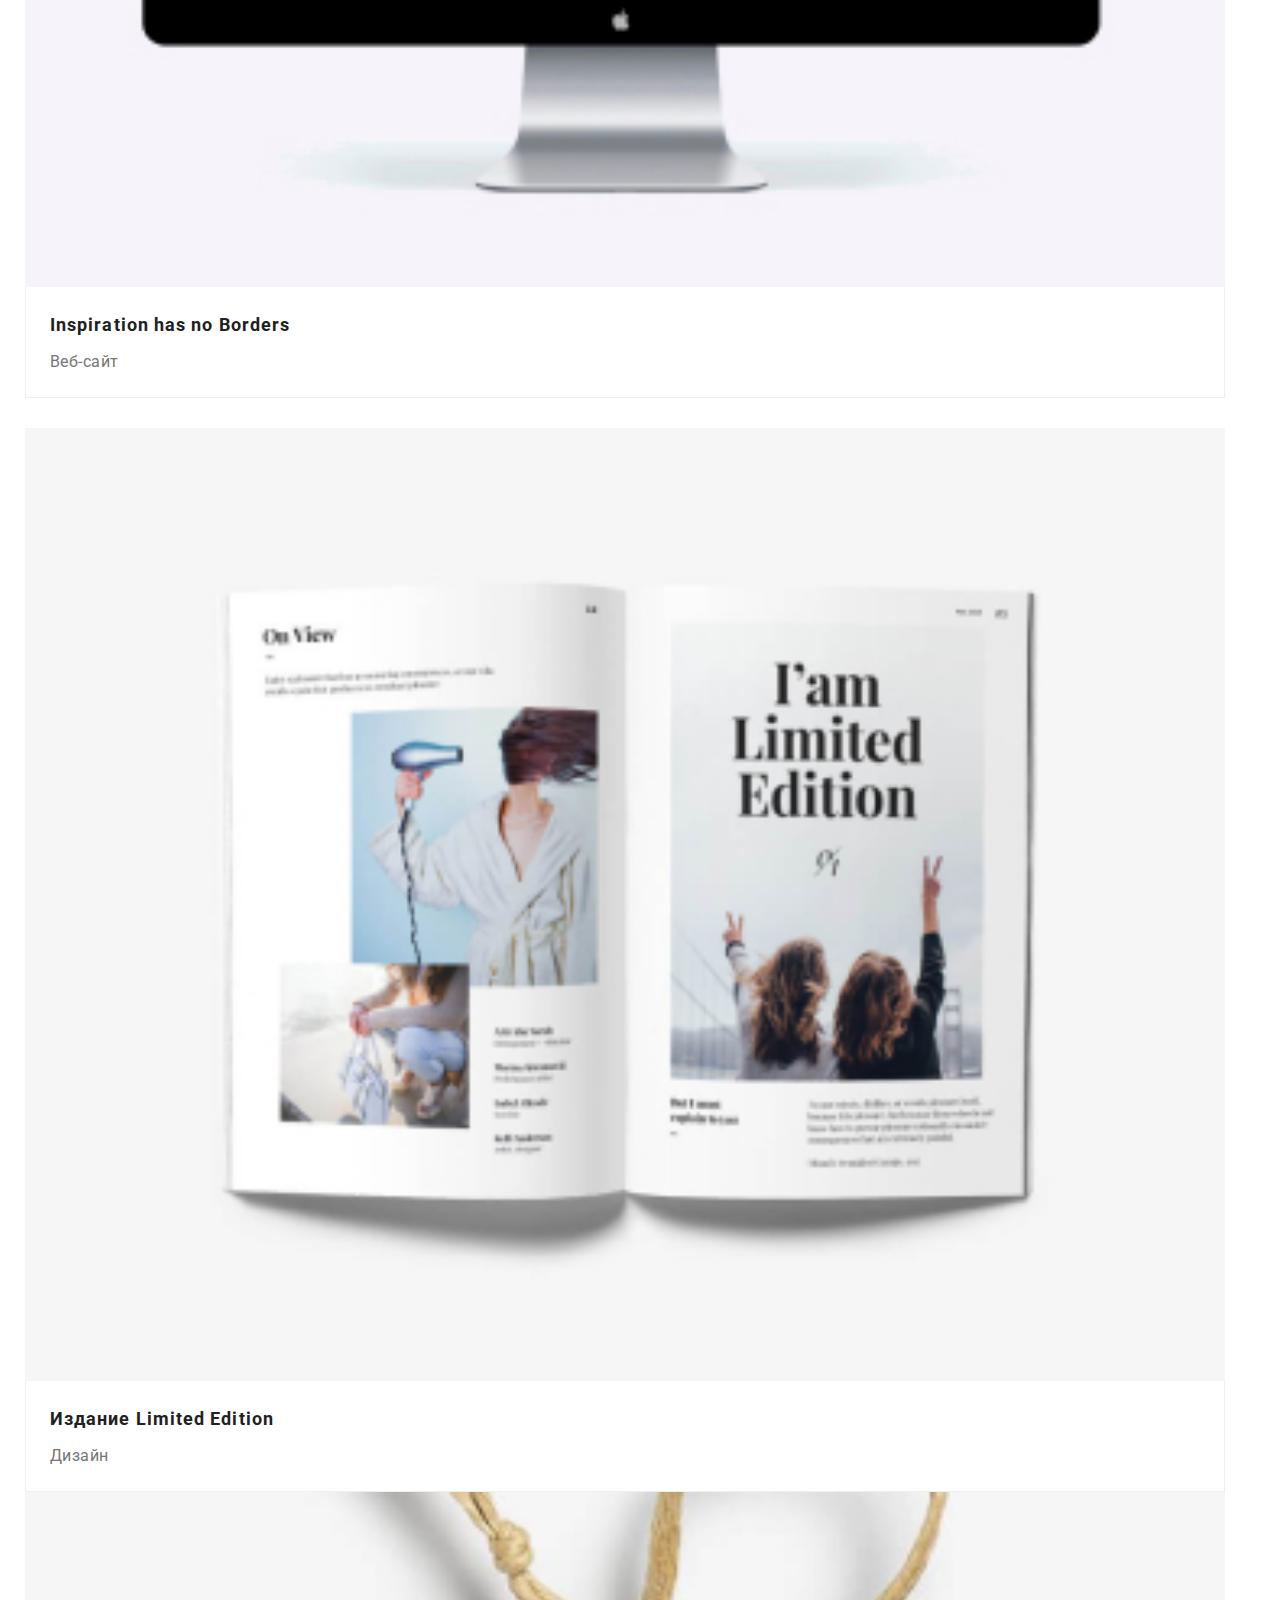
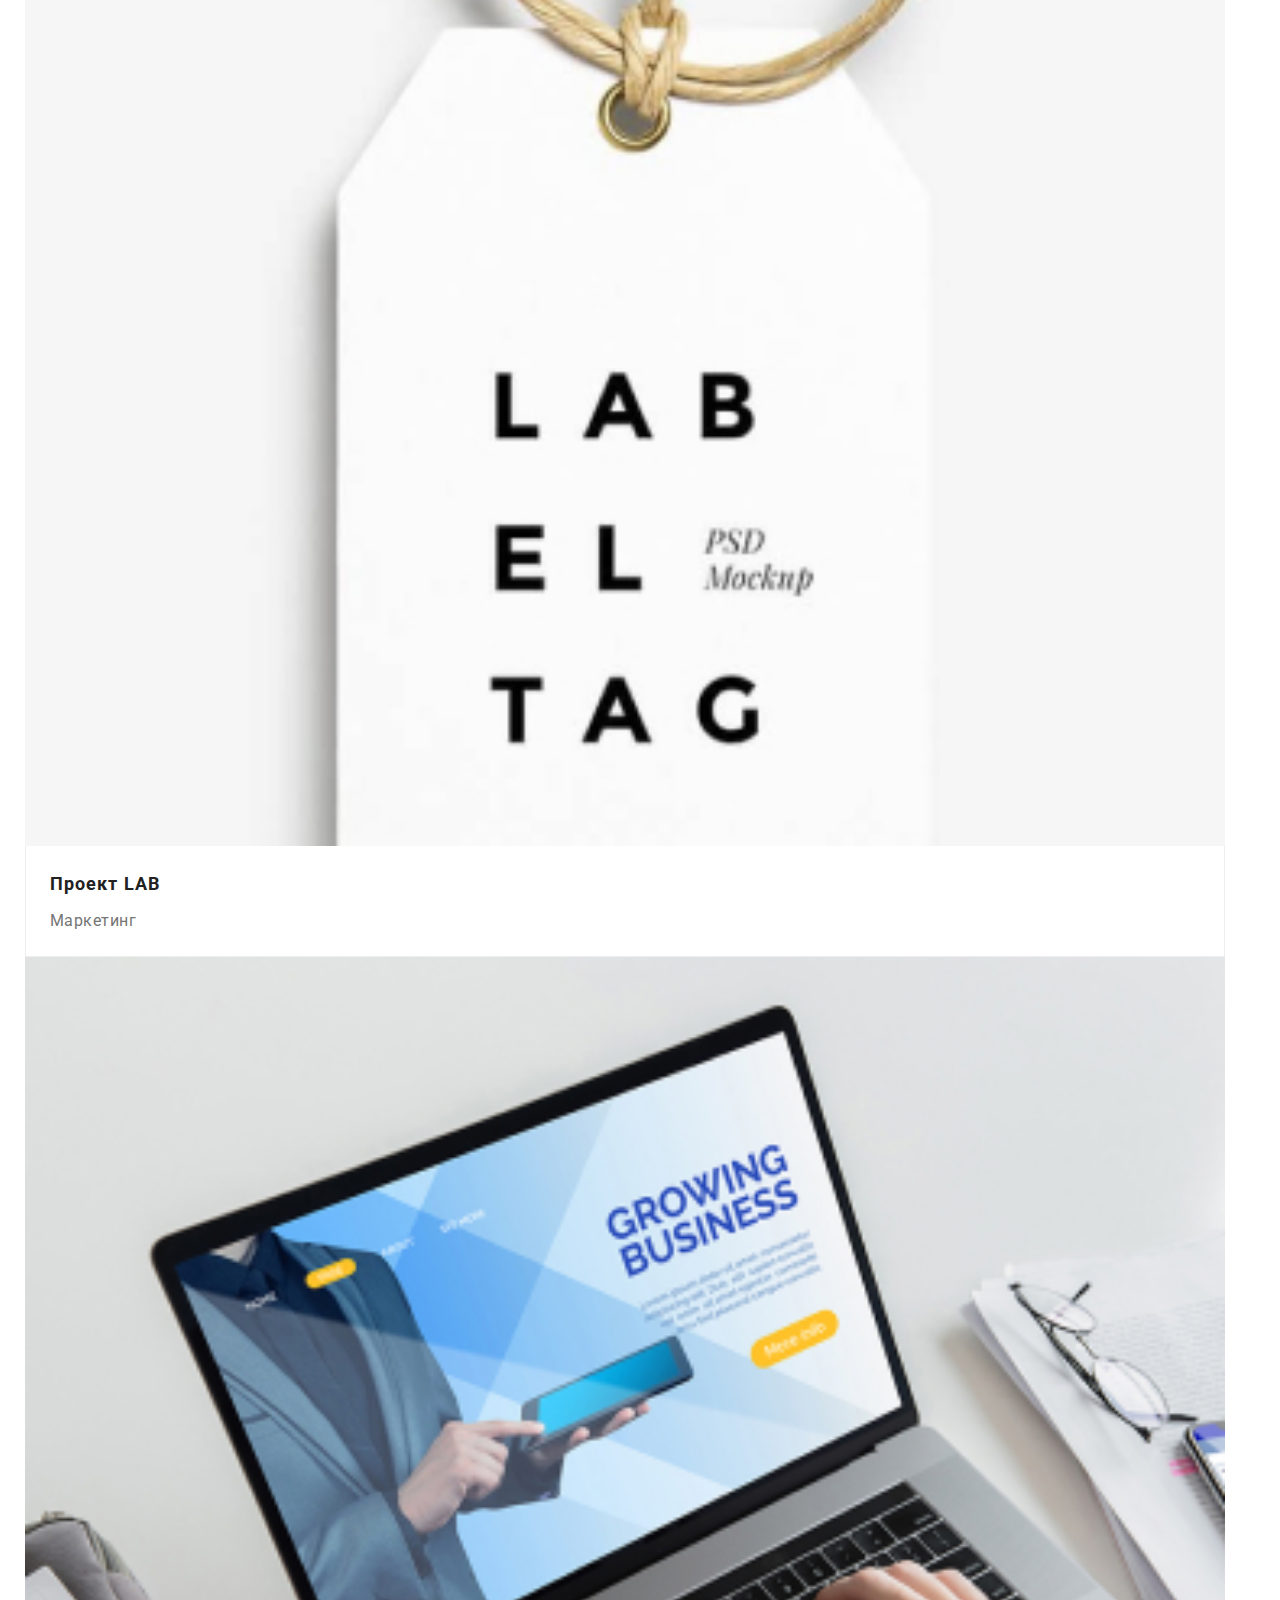
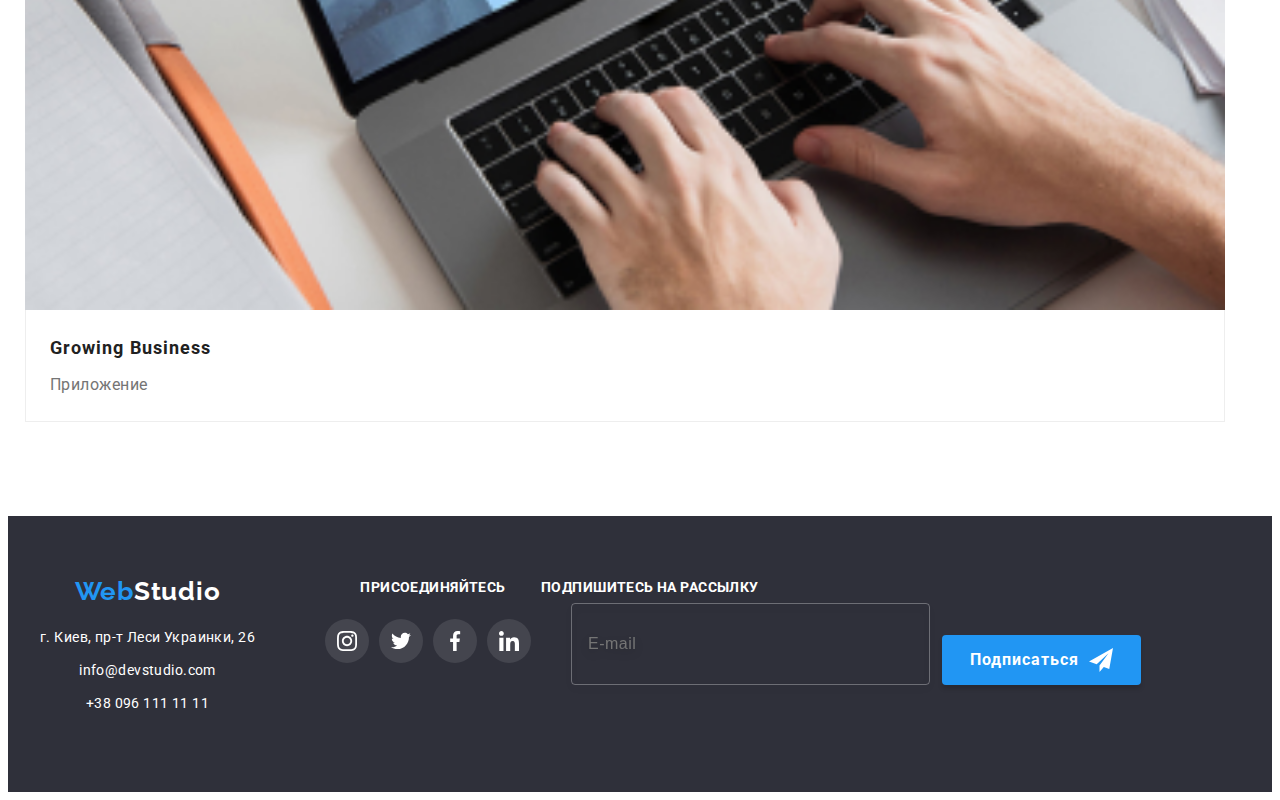
==== commit 3432b48b: "add_adaptive" ====
--- a/portfolio.html
+++ b/portfolio.html
@@ -28,13 +28,18 @@
         <a href="./index.html" class="logo header__logo"
           >Web<span class="logo__section">Studio</span></a
         >
+        <div class="header__burger">
+          <span></span>
+        </div>
         <nav class="nav">
           <ul class="nav__list">
             <li class="nav__item">
               <a href="./index.html" class="nav__link">Студия</a>
             </li>
-            <li class="nav__item current-link">
-              <a href="./portfolio.html" class="nav__link">Портфолио</a>
+            <li class="nav__item">
+              <a href="./portfolio.html" class="nav__link current-link"
+                >Портфолио</a
+              >
             </li>
             <li class="nav__item">
               <a href="" class="nav__link">Контакты</a>
@@ -61,6 +66,65 @@
             >
           </li>
         </ul>
+        <div class="mobile-menu">
+          <div class="container">
+            <div class="mob-menu-top">
+              <nav class="mobile-nav">
+                <ul class="mobile-nav__list">
+                  <li class="mobile-nav__item">
+                    <a href="./index.html" class="mobile-nav__link link"
+                      >Студия</a
+                    >
+                  </li>
+                  <li class="mobile-nav__item">
+                    <a
+                      href="./portfolio.html"
+                      class="mobile-nav__link link current-mobile"
+                      >Портфолио</a
+                    >
+                  </li>
+                  <li class="mobile-nav__item">
+                    <a href="" class="mobile-nav__link link">Контакты</a>
+                  </li>
+                </ul>
+              </nav>
+            </div>
+            <div class="mob-menu-middle">
+              <ul class="mobile-contact">
+                <li class="mobile-contact__item">
+                  <a
+                    href="tel:+380961111111"
+                    class="mobile-contact__link phone-contact"
+                    >+38 096 111 11 11</a
+                  >
+                </li>
+                <li class="mobile-contact__item">
+                  <a
+                    href="mailto:info@devstudio.com"
+                    class="mobile-contact__link mail-contact"
+                    >info@devstudio.com</a
+                  >
+                </li>
+              </ul>
+            </div>
+            <div class="mob-menu-bottom">
+              <ul class="mobile-soc">
+                <li class="mobile-soc__item">
+                  <a href="#" class="mobile-soc__link link">Instagram</a>
+                </li>
+                <li class="mobile-soc__item">
+                  <a href="#" class="mobile-soc__link link">Twitter</a>
+                </li>
+                <li class="mobile-soc__item">
+                  <a href="#" class="mobile-soc__link link">Facebook</a>
+                </li>
+                <li class="mobile-soc__item">
+                  <a href="#" class="mobile-soc__link link">LinkedIn</a>
+                </li>
+              </ul>
+            </div>
+          </div>
+        </div>
       </div>
     </header>
     <main>
@@ -295,14 +359,12 @@
                 >
               </li>
               <li class="connection__item">
-                <a
-                  href="mailto:info@devstudio.com"
-                  class="connection__link contact"
+                <a href="mailto:info@devstudio.com" class="connection__link"
                   >info@devstudio.com</a
                 >
               </li>
               <li class="connection__item">
-                <a href="tel:+380961111111" class="connection__link contact"
+                <a href="tel:+380961111111" class="connection__link"
                   >+38 096 111 11 11</a
                 >
               </li>
@@ -341,23 +403,25 @@
           </ul>
         </div>
         <div class="footer-subscribe">
+          <b class="footer-subscribe__text">Подпишитесь на рассылку</b>
           <div class="footer-subscribe__form">
-            <b class="footer-subscribe__text">Подпишитесь на рассылку</b>
             <input
               type="email"
               class="footer-subscribe__input"
               name="email-user"
               placeholder="E-mail"
             />
+            <button type="submit" class="footer-subscribe__btn">
+              Подписаться
+              <svg class="footer-subscribe__icon" width="24" height="24">
+                <use href="./images/icons.svg#icon-icon-send-1"></use>
+              </svg>
+            </button>
           </div>
-          <button type="submit" class="footer-subscribe__btn">
-            Подписаться
-            <svg class="footer-subscribe__icon" width="24" height="24">
-              <use href="./images/icons.svg#icon-icon-send-1"></use>
-            </svg>
-          </button>
         </div>
       </div>
     </footer>
+    <script src="https://code.jquery.com/jquery-3.4.1.min.js"></script>
+    <script src="./js/mobile-menu.js"></script>
   </body>
 </html>
--- a/css/main.min.css
+++ b/css/main.min.css
@@ -1 +1 @@
-:root{--accent-color: #2196f3;--btn-color: #f5f4fa;--first-back-color: #ffffff;--second-back-color: #2f303a;--logo-second-color: #000000;--part-text-color: #212121;--additional-text-color: rgba(255, 255, 255, 0.6);--accessory-text-color: #757575;--background-box-color: #f5f4fa;--icon-color: #afb1b8}body{font-family:roboto,sans-serif;color:var(--accessory-text-color)}p,h1,h2,h3{margin:0}img{display:block}ul,ol{margin:0;padding-left:0}a{text-decoration:none}button{font-family:inherit;cursor:pointer}footer{background-color:var(--second-back-color);padding:60px 0}address{font-style:normal}.container{width:1200px;margin:0 auto;padding-left:15px;padding-right:15px}.header{border-bottom:1px solid #ececec;position:sticky;top:0;z-index:1;background:var(--first-back-color)}.header__logo{margin-right:93px}.header-area{display:flex;align-items:center;flex-wrap:wrap}.logo{font-family:raleway,sans-serif;font-weight:700;font-size:26px;line-height:1.19;letter-spacing:.03em;color:var(--accent-color);display:inline-block;padding-top:24px;padding-bottom:25px}.logo__section{color:var(--logo-second-color)}.nav__link{font-weight:500;font-size:14px;line-height:1.14;letter-spacing:.02em;color:var(--part-text-color);transition:color 250ms cubic-bezier(0.4, 0, 0.2, 1);display:inline-block;padding-top:32px;padding-bottom:32px}.nav__link:hover,.nav__link:focus{color:var(--accent-color);border-bottom:5px solid var(--accent-color)}.current-link{border-bottom:5px solid var(--accent-color)}.current-link:hover,.current-link:focus{border:none}.nav__link,.contact{text-decoration:none}.nav__list,.contact,.list{display:flex;justify-content:space-between;list-style:none;align-items:center;margin-left:auto}.nav__item{margin-right:50px}.nav__item:last-child{margin-right:0}.contact{font-weight:500;font-size:14px;line-height:1.14;letter-spacing:.02em;color:var(--additional-text-color)}.contact:hover,.contact:focus{color:var(--accent-color)}.contact__item{margin-right:50px}.contact__link{color:var(--accessory-text-color);font-weight:500;font-size:14px;line-height:1.14;letter-spacing:.02em;transition:color 250ms cubic-bezier(0.4, 0, 0.2, 1);display:inline-flex;padding-top:32px;padding-bottom:32px}.contact__link:hover,.contact__link:focus{color:var(--accent-color)}.contact__icon{margin-right:10px;fill:currentColor}.contact__icon:hover,.contact__icon:focus{fill:currentColor}.hero{background-color:var(--second-back-color);text-align:center;padding-top:200px;padding-bottom:200px;background-image:linear-gradient(rgba(47, 48, 58, 0.4), rgba(47, 48, 58, 0.4)),url(../images/hero_img.jpg);background-repeat:no-repeat;background-position:50% 50%}.hero__headline{font-weight:900;font-size:44px;line-height:1.36;letter-spacing:.06em;text-transform:uppercase;text-align:center;color:var(--first-back-color);margin-bottom:30px}.hero__button{display:inline-flex;font-weight:700;font-size:16px;line-height:1.87;color:var(--first-back-color);background:var(--accent-color);border:none;border-radius:4px;padding:10px 35px;transition:250ms cubic-bezier(0.4, 0, 0.2, 1)}.hero__button:hover{background:var(--btn-color);color:var(--accent-color);box-shadow:0px 4px 4px rgba(0,0,0,.15)}.characteristics{padding-top:94px;padding-bottom:94px}.characteristics__headline-hidden{position:absolute;width:1px;height:1px;margin:-1px;border:0;padding:0;white-space:nowrap;clip-path:inset(100%);clip:rect(0 0 0 0);overflow:hidden}.characteristics__item{width:270px}.characteristics__headline-point{font-weight:700;font-size:14px;line-height:1.14;letter-spacing:.03em;text-transform:uppercase;color:var(--part-text-color);margin-bottom:10px}.characteristics__point-list{font-size:14px;line-height:1.71;letter-spacing:.03em}.img-cr-box{width:270px;height:120px;display:flex;justify-content:center;align-items:center;margin-bottom:30px;background:var(--background-box-color);border-radius:4px}.section-headline{font-weight:700;font-size:36px;line-height:1.17;text-align:center;letter-spacing:.03em;color:var(--part-text-color);margin-bottom:50px}.workplace{padding-bottom:94px}.workplace__headline{font-weight:700;font-size:36px;line-height:1.17;text-align:center;letter-spacing:.03em;color:var(--part-text-color);margin-bottom:50px}.workplace__img-box{position:relative}.img-bar{position:absolute;bottom:0;width:370px;height:70px;background:rgba(47,48,58,.8)}.img-bar__text{padding:27px;line-height:16px;text-align:center;letter-spacing:.03em;text-transform:uppercase;color:var(--first-back-color)}.worekers{padding-top:94px;padding-bottom:94px;background:var(--btn-color)}.worekers__headline{font-weight:700;font-size:36px;line-height:1.17;text-align:center;letter-spacing:.03em;color:var(--part-text-color);margin-bottom:50px}.card-list__item{background:var(--first-back-color);box-shadow:0px 1px 3px rgba(0,0,0,.12),0px 1px 1px rgba(0,0,0,.14),0px 2px 1px rgba(0,0,0,.2);border-radius:0px 0px 4px 4px}.card-list__info{padding-top:30px;padding-bottom:30px;text-align:center}.card-list__name{font-weight:500;font-size:16px;line-height:1.19;letter-spacing:.03em;color:var(--part-text-color);margin-bottom:10px}.card-list__position{line-height:1.19;letter-spacing:.03em;margin-bottom:16px}.soc-list{list-style:none;display:flex;flex-wrap:wrap;justify-content:center}.soc-list__icon{margin-right:10px}.soc-list__icon:last-child{margin-right:0}.soc-list__btn{width:44px;height:44px;border-radius:50px;transition:background-color 250ms cubic-bezier(0.4, 0, 0.2, 1);display:flex;align-items:center;justify-content:center}.soc-list__btn:hover,.soc-list__btn:focus{background:var(--accent-color)}.soc-list__img{fill:var(--icon-color);transition:fill 250ms cubic-bezier(0.4, 0, 0.2, 1)}.soc-list__btn:hover .soc-list__img,.soc-list__btn:focus .soc-list__img{fill:var(--first-back-color)}.clients{padding-top:94px;padding-bottom:94px}.clients__headline{font-weight:700;font-size:36px;line-height:1.17;text-align:center;letter-spacing:.03em;color:var(--part-text-color);margin-bottom:50px}.clients__list{list-style:none;display:flex;flex-wrap:wrap;justify-content:space-between}.clients__item:last-child{margin-right:0x}.clients__btn{padding:16px 32px;display:block;align-items:center;justify-content:center;border:1px solid var(--icon-color);border-radius:4px;transition:border 250ms cubic-bezier(0.4, 0, 0.2, 1)}.clients__btn:hover,.clients__btn:focus{border-color:var(--accent-color)}.clients__icon{fill:var(--icon-color);transition:fill 250ms cubic-bezier(0.4, 0, 0.2, 1)}.clients__btn:hover .clients__icon,.clients__btn:focus .clients__icon{fill:var(--accent-color)}.footer-area{display:flex;align-items:baseline}.connection{padding-right:70px}.connection__footer-logo{font-family:raleway,sans-serif;font-weight:700;font-size:26px;line-height:1.19;letter-spacing:.03em;color:var(--accent-color);text-decoration:none;display:block;margin-bottom:20px}.connection__logo-section{color:var(--first-back-color)}.connection__list{list-style:none}.connection__item{margin-bottom:9px}.connection__item:last-child{margin-bottom:0}.connection__link{text-decoration:none;font-size:14px;line-height:1.7;letter-spacing:.03em;color:var(--first-back-color)}.contact{color:var(--additional-text-color)}.soc-footer__headline{display:inline-block;font-size:14px;line-height:1.7;letter-spacing:.03em;text-transform:uppercase;margin-bottom:20px;color:var(--first-back-color)}.soc-footer__list{list-style:none;display:flex;flex-wrap:wrap}.soc-footer__item{margin-right:10px}.soc-footer__btn{width:44px;height:44px;background:rgba(255,255,255,.1);fill:var(--first-back-color);border-radius:50px;transition:background-color 250ms cubic-bezier(0.4, 0, 0.2, 1);display:flex;align-items:center;justify-content:center}.soc-footer__btn:hover,.soc-footer__btn:focus{background-color:var(--accent-color)}.footer-subscribe{display:flex;align-items:flex-end;margin-left:93px;width:570px;height:86px}.footer-subscribe__text{font-size:14px;line-height:1.7;letter-spacing:.03em;text-transform:uppercase;color:var(--first-back-color)}.footer-subscribe__input{width:358px;height:50px;padding:15px 0 15px 16px;margin-top:20px;font-size:16px;line-height:1.25;letter-spacing:.03em;color:rgba(255,255,255,.6);background-color:rgba(0,0,0,0);border:1px solid rgba(255,255,255,.3);filter:drop-shadow(0px 4px 4px rgba(0, 0, 0, 0.15));border-radius:4px;outline:none}.footer-subscribe__btn{display:inline-flex;align-items:center;justify-content:center;width:200px;height:50px;margin-left:12px;color:var(--first-back-color);background-color:var(--accent-color);box-shadow:0px 4px 4px rgba(0,0,0,.15);letter-spacing:.06em;font-weight:700;font-size:16px;line-height:1.88;font-family:inherit;text-align:center;border:none;border-radius:4px;padding:10px 28px;cursor:pointer}.footer-subscribe__icon{margin-left:10px}.backdrop{width:100%;height:100%;background-color:rgba(0,0,0,.2);position:absolute;top:0;z-index:1;transition:opacity 250ms cubic-bezier(0.4, 0, 0.2, 1),visibility 250ms cubic-bezier(0.4, 0, 0.2, 1)}.modal{padding:40px;width:528px;height:581px;background-color:var(--first-back-color);border-radius:4px;box-shadow:0px 1px 3px rgba(0,0,0,.12),0px 1px 1px rgba(0,0,0,.14),0px 2px 1px rgba(0,0,0,.2);position:fixed;left:50%;top:50%;transform:translate(-50%, -50%)}.btn-close{width:30px;height:30px;border:1px solid rgba(0,0,0,.1);background-color:rgba(0,0,0,0);border-radius:50%;position:absolute;top:8px;right:8px;display:flex;justify-content:center;align-items:center;transition:fill 250ms cubic-bezier(0.4, 0, 0.2, 1)}.btn-close:hover,.btn-close:focus{fill:var(--accent-color)}.is-hidden{visibility:hidden;opacity:0;pointer-events:none}.no-scrolle{overflow:hidden}.modal-hidline{margin-bottom:12px;font-weight:700;font-size:20px;line-height:23px;text-align:center;letter-spacing:.03em;color:var(--logo-second-color)}.modal-input{width:100%;height:40px;padding-left:30px;border:1px solid rgba(33,33,33,.2);border-radius:4px;outline:none;transition:border-color 250ms cubic-bezier(0.4, 0, 0.2, 1),fill 250ms cubic-bezier(0.4, 0, 0.2, 1)}.modal-input:hover,.modal-input:focus{border-color:var(--accent-color)}.modal-input:focus+.modal-icon{fill:var(--accent-color)}.modal-lable{font-size:12px;line-height:14px;letter-spacing:.01em;color:var(--accessory-text-color)}.modal-icon{position:absolute;left:12px;top:30%}.input-wrap{position:relative;margin-bottom:10px}.input-wrap:hover{fill:var(--accent-color)}.modal-text{width:448px;height:120px;border:1px solid rgba(33,33,33,.2);border-radius:4px;resize:none;padding:12px 16px;outline:none;transition:border-color 250ms cubic-bezier(0.4, 0, 0.2, 1)}.modal-text:hover,.modal-text:focus{border-color:var(--accent-color)}.modal-checkbox{font-size:14px;line-height:1.71;letter-spacing:.03em;color:var(--accessory-text-color)}.modal-link{font-size:14px;line-height:1.71;letter-spacing:.03em;text-decoration-line:underline;color:var(--accent-color);margin-left:5px;outline:none}.moda.link:hover,.moda.link:focus{background-color:var(--accessory-text-color)}.checkbox-position{margin-left:10px}.modal-btn{margin:30px 125px;font-weight:700;font-size:16px;line-height:1.87;color:var(--first-back-color);background:var(--accent-color);border:none;border-radius:4px;padding:10px 55px;transition:background-color 250ms cubic-bezier(0.4, 0, 0.2, 1),color 250ms cubic-bezier(0.4, 0, 0.2, 1)}.modal-btn:hover,.modal-btn:focus{background:var(--background-box-color);color:var(--accent-color);box-shadow:0px 4px 4px rgba(0,0,0,.15);outline:none}.modal-check-text{font-size:14px;line-height:1.71;letter-spacing:.03em;color:var(--accessory-text-color);display:flex;margin-top:20px}.modal-check-text::before{content:"";margin-right:10px;margin-top:4px;width:16px;height:15px;border:2px solid var(--logo-second-color);border-radius:2px;transition:border-color 250ms cubic-bezier(0.4, 0, 0.2, 1),background-color 250ms cubic-bezier(0.4, 0, 0.2, 1)}.modal-check:checked+.modal-check-text::before{background-color:var(--accent-color);background-image:url(../images/check.svg);border:none;background-repeat:no-repeat;background-position:center}.portfolio{padding-top:94px;padding-bottom:94px}.portfolio__headline{position:absolute;width:1px;height:1px;margin:-1px;border:0;padding:0;white-space:nowrap;clip-path:inset(100%);clip:rect(0 0 0 0);overflow:hidden}.portfolio__btn-list{list-style:none;display:flex;justify-content:center;margin-bottom:50px}.portfolio__btn-item{margin-right:8px}.portfolio__btn-item:last-child{margin-right:0}.portfolio__btn{background:var(--btn-color);border-radius:4px;font-weight:500;font-size:16px;line-height:1.9;color:var(--part-text-color);border:none;padding:6px 22px;transition:background-color 250ms cubic-bezier(0.4, 0, 0.2, 1),color 250ms cubic-bezier(0.4, 0, 0.2, 1),box-shadow 250ms cubic-bezier(0.4, 0, 0.2, 1);transition-duration:1s}.portfolio__btn:hover,.portfolio__btn:focus{background:var(--accent-color);color:var(--first-back-color);box-shadow:0px 4px 4px rgba(0,0,0,.15)}.project-list{flex-wrap:wrap}.project-list__item{margin-bottom:30px}.project-list__item:nth-last-child(-n+3){margin-bottom:0}.project-list__link{display:block;transition:box-shadow 250ms cubic-bezier(0.4, 0, 0.2, 1)}.project-list__link:hover,.project-list__link:focus{box-shadow:0px 1px 1px rgba(0,0,0,.12),0px 4px 4px rgba(0,0,0,.06),1px 4px 6px rgba(0,0,0,.16)}.overlay{position:relative;overflow:hidden}.overlay__text{position:absolute;top:0;background:rgba(33,150,243,.9);transform:translateY(102%);transition:250ms cubic-bezier(0.4, 0, 0.2, 1);padding:63px 24px;height:100%;font-weight:400;font-size:18px;line-height:1.56;letter-spacing:.03em;color:var(--first-back-color)}.project-list__link:hover .overlay__text,.project-list__link:focus .overlay__text{transform:translateY(0)}.portfolio-card{padding:20px 24px;border-left:1px solid #eee;border-right:1px solid #eee;border-bottom:1px solid #eee;background:var(--first-back-color)}.portfolio-card__headline{font-weight:700;font-size:18px;line-height:2;letter-spacing:.06em;color:var(--part-text-color);margin-bottom:4px}.portfolio-card__text{line-height:1.88;letter-spacing:.03em;color:var(--accessory-text-color)}/*# sourceMappingURL=main.min.css.map */+:root{--accent-color: #2196f3;--btn-color: #f5f4fa;--first-back-color: #ffffff;--second-back-color: #2f303a;--logo-second-color: #000000;--part-text-color: #212121;--additional-text-color: rgba(255, 255, 255, 0.6);--accessory-text-color: #757575;--background-box-color: #f5f4fa;--icon-color: #afb1b8}body{font-family:roboto,sans-serif;color:var(--accessory-text-color)}p,h1,h2,h3{margin:0}img{display:block;max-width:100%;height:auto;width:100%}.list{list-style:none}ul,ol{margin:0;padding-left:0}a{text-decoration:none}button{font-family:inherit;cursor:pointer}footer{background-color:var(--second-back-color);padding:60px 0}address{font-style:normal}.container{width:100%;margin:0 auto;padding-left:15px;padding-right:15px}@media screen and (min-width: 480px){.container{width:480px}}@media screen and (min-width: 768px){.container{width:737px}}@media screen and (min-width: 1200px){.container{width:1200px}}.header{border-bottom:1px solid #ececec;position:sticky;top:0;z-index:1;background:var(--first-back-color)}.header__logo{margin-right:93px}.header-area{display:flex;align-items:center;flex-wrap:wrap}.logo{font-family:raleway,sans-serif;font-weight:700;font-size:26px;line-height:1.19;letter-spacing:.03em;color:var(--accent-color);display:inline-block;padding-top:24px;padding-bottom:25px}.logo__section{color:var(--logo-second-color)}.nav__link{font-weight:500;font-size:14px;line-height:1.14;letter-spacing:.02em;color:var(--part-text-color);transition:color 250ms cubic-bezier(0.4, 0, 0.2, 1);display:inline-block;padding-top:32px;padding-bottom:32px}.nav__link:hover,.nav__link:focus{color:var(--accent-color);border-bottom:5px solid var(--accent-color)}.current-link{border-bottom:5px solid var(--accent-color)}.current-link:hover,.current-link:focus{border:none}.nav__link,.contact{text-decoration:none}.nav__list,.contact{display:flex;justify-content:space-between;list-style:none;align-items:center;margin-left:auto}.nav__list .nav__item{margin-right:50px}.nav__list .nav__item:last-child{margin-right:0}.contact{font-weight:500;font-size:14px;line-height:1.14;letter-spacing:.02em;color:var(--additional-text-color)}.contact:hover,.contact:focus{color:var(--accent-color)}@media screen and (max-width: 1200px){.contact{display:flex;flex-direction:column;gap:10px}}@media screen and (min-width: 1200px){.contact__item{margin-right:50px}}.contact__link{color:var(--accessory-text-color);font-weight:500;font-size:14px;line-height:1.14;letter-spacing:.02em;transition:color 250ms cubic-bezier(0.4, 0, 0.2, 1);display:inline-flex}@media screen and (min-width: 1200px){.contact__link{padding-top:32px;padding-bottom:32px}}.contact__link:hover,.contact__link:focus{color:var(--accent-color)}.contact__icon{margin-right:10px;fill:currentColor}.contact__icon:hover,.contact__icon:focus{fill:currentColor}@media screen and (min-width: 768px){.mobile-menu{display:none}}@media screen and (max-width: 768px){.header__burger{position:relative;width:30px;height:20px;z-index:4}.header__burger::before,.header__burger::after{content:"";background-color:var(--logo-second-color);position:absolute;width:100%;height:2px;border-radius:2px;transition:250ms cubic-bezier(0.4, 0, 0.2, 1)}.header__burger::before{top:0}.header__burger::after{bottom:0}.header__burger span{position:absolute;background-color:var(--logo-second-color);right:0;width:100%;height:2px;border-radius:2px;top:9px;transition:250ms cubic-bezier(0.4, 0, 0.2, 1)}.header__burger.active::before{transform:rotate(45deg);top:9px}.header__burger.active::after{transform:rotate(-45deg);bottom:9px}.header__burger.active span{transform:scale(0)}.mobile-menu{position:fixed;top:-180%;left:0;width:100%;height:100%;background-color:var(--first-back-color);transition:250ms cubic-bezier(0.4, 0, 0.2, 1);padding-top:48px;padding-bottom:48px}.mobile-menu .container{display:flex;flex-direction:column;justify-content:space-between;height:100%}.mobile-menu.active{top:0}.nav,.contact{display:none}.header-area{justify-content:space-between}.mobile-nav:not(:last-child){margin-left:40px}.mobile-nav__list{list-style:none}.mobile-nav__item:not(:last-child){margin-bottom:32px}.mobile-nav__link{font-weight:500;font-size:40px;line-height:1.17;text-align:center;letter-spacing:.02em;color:var(--part-text-color)}.current-mobile{color:var(--accent-color)}.mobile-contact{list-style:none}.mobile-contact__item:not(:last-child){margin-bottom:32px}.phone-contact{font-weight:500;font-size:34px;line-height:1.17;letter-spacing:.02em;color:var(--accent-color)}.mail-contact{font-weight:500;font-size:24px;line-height:1.16;letter-spacing:.02em;color:var(--accessory-text-color)}.mobile-soc{list-style:none;display:flex}.mobile-soc__item:not(:last-child){margin-right:20px}.mobile-soc__link{font-weight:500;font-size:18px;line-height:1,22;letter-spacing:.02em;color:var(--accent-color)}}.hero{background-color:var(--second-back-color);text-align:center;padding-top:200px;padding-bottom:200px;background-image:linear-gradient(rgba(47, 48, 58, 0.4), rgba(47, 48, 58, 0.4)),url(../images/hero_img.jpg);background-repeat:no-repeat;background-position:50% 50%}.hero__headline{font-weight:900;font-size:44px;line-height:1.36;letter-spacing:.06em;text-transform:uppercase;text-align:center;color:var(--first-back-color);margin-bottom:30px}@media screen and (max-width: 768px){.hero__headline{font-weight:900;font-size:26px;line-height:42px;text-align:center;letter-spacing:.06em}}.hero__button{display:inline-flex;font-weight:700;font-size:16px;line-height:1.87;color:var(--first-back-color);background:var(--accent-color);border:none;border-radius:4px;padding:10px 35px;transition:250ms cubic-bezier(0.4, 0, 0.2, 1)}.hero__button:hover{background:var(--btn-color);color:var(--accent-color);box-shadow:0px 4px 4px rgba(0,0,0,.15)}@media screen and (min-width: 320px)and (max-width: 768px){.hero{margin:0 auto;width:100%;height:100%;background-size:cover}}.characteristics{padding-top:94px;padding-bottom:94px}.characteristics__headline-hidden{position:absolute;width:1px;height:1px;margin:-1px;border:0;padding:0;white-space:nowrap;clip-path:inset(100%);clip:rect(0 0 0 0);overflow:hidden}@media screen and (min-width: 768px){.characteristics__list{display:flex;justify-content:space-between;flex-wrap:wrap;gap:15px}}.characteristics__item{max-width:450px}@media screen and (min-width: 768px){.characteristics__item{width:338px}}@media screen and (min-width: 1200px){.characteristics__item{width:270px}}.characteristics__headline-point{font-weight:700;font-size:14px;line-height:1.14;letter-spacing:.03em;text-transform:uppercase;color:var(--part-text-color);margin-bottom:10px}@media screen and (max-width: 768px){.characteristics__headline-point{text-align:center}}.characteristics__point-list{font-size:14px;line-height:1.71;letter-spacing:.03em}.img-cr-box{height:120px;display:flex;justify-content:center;align-items:center;margin-bottom:30px;background:var(--background-box-color);border-radius:4px}.section-headline{font-weight:700;font-size:36px;line-height:1.17;text-align:center;letter-spacing:.03em;color:var(--part-text-color);margin-bottom:50px}.workplace{padding-bottom:94px}.workplace__headline{font-weight:700;font-size:36px;line-height:1.17;text-align:center;letter-spacing:.03em;color:var(--part-text-color);margin-bottom:50px}@media screen and (min-width: 768px){.workplace__list{display:flex;justify-content:space-between;align-items:center;margin-left:auto}}.workplace__img-box{position:relative;width:100%;max-width:370px;margin-bottom:30px}@media screen and (max-width: 1200px){.workplace__img-box{margin-right:15px}}.img-bar{position:absolute;bottom:0;width:100%;max-width:370px;height:70px;background:rgba(47,48,58,.8)}.img-bar__text{font-size:16px;padding:27px;line-height:16px;text-align:center;letter-spacing:.03em;text-transform:uppercase;color:var(--first-back-color)}.worekers{padding-top:94px;padding-bottom:94px;background:var(--btn-color)}.worekers__headline{font-weight:700;font-size:36px;line-height:1.17;text-align:center;letter-spacing:.03em;color:var(--part-text-color);margin-bottom:50px}@media screen and (max-width: 1200px){.worekers__headline{font-size:28px}}@media screen and (min-width: 768px){.card-list{display:flex;flex-wrap:wrap;gap:30px}}@media screen and (min-width: 1200px){.card-list{display:flex;flex-wrap:nowrap}}.card-list__item{width:100%;background:var(--first-back-color);box-shadow:0px 1px 3px rgba(0,0,0,.12),0px 1px 1px rgba(0,0,0,.14),0px 2px 1px rgba(0,0,0,.2);border-radius:0px 0px 4px 4px}@media screen and (min-width: 768px){.card-list__item{width:calc((100% - 30px)/2)}}@media screen and (max-width: 768px){.card-list__item{margin-bottom:30px}}.card-list__info{padding-top:30px;padding-bottom:30px;text-align:center}.card-list__name{font-weight:500;font-size:16px;line-height:1.19;letter-spacing:.03em;color:var(--part-text-color);margin-bottom:10px}.card-list__position{line-height:1.19;letter-spacing:.03em;margin-bottom:16px}.soc-list{list-style:none;display:flex;flex-wrap:wrap;justify-content:center}.soc-list__icon{margin-right:10px}.soc-list__icon:last-child{margin-right:0}.soc-list__btn{width:44px;height:44px;border-radius:50px;transition:background-color 250ms cubic-bezier(0.4, 0, 0.2, 1);display:flex;align-items:center;justify-content:center}.soc-list__btn:hover,.soc-list__btn:focus{background:var(--accent-color)}.soc-list__img{fill:var(--icon-color);transition:fill 250ms cubic-bezier(0.4, 0, 0.2, 1)}.soc-list__btn:hover .soc-list__img,.soc-list__btn:focus .soc-list__img{fill:var(--first-back-color)}.clients{padding-top:94px;padding-bottom:94px}.clients__headline{font-weight:700;font-size:36px;line-height:1.17;text-align:center;letter-spacing:.03em;color:var(--part-text-color);margin-bottom:50px}@media screen and (max-width: 1200px){.clients__headline{font-size:28px}}.clients__list{list-style:none;display:flex;flex-wrap:wrap;justify-content:space-between;gap:30px}@media screen and (min-width: 1200px){.clients__list{flex-wrap:nowrap}}.clients__item:last-child{margin-right:0x}.clients__btn{padding:16px 32px;display:block;align-items:center;justify-content:center;border:1px solid var(--icon-color);border-radius:4px;transition:border 250ms cubic-bezier(0.4, 0, 0.2, 1)}.clients__btn:hover,.clients__btn:focus{border-color:var(--accent-color)}.clients__icon{fill:var(--icon-color);transition:fill 250ms cubic-bezier(0.4, 0, 0.2, 1)}.clients__btn:hover .clients__icon,.clients__btn:focus .clients__icon{fill:var(--accent-color)}.footer-area{display:flex;flex-direction:column;align-items:center}@media screen and (min-width: 768px){.footer-area{flex-direction:row;flex-wrap:wrap;align-items:baseline;gap:96px}}@media screen and (min-width: 1200px){.footer-area{flex-direction:unset;flex-wrap:nowrap;align-items:unset;gap:unset}}.connection{text-align:center}@media screen and (min-width: 768px){.connection{text-align:center}}@media screen and (min-width: 1200px){.connection{padding-right:70px}}.connection__footer-logo{font-family:raleway,sans-serif;font-weight:700;font-size:26px;line-height:1.19;letter-spacing:.03em;color:var(--accent-color);text-decoration:none;display:block;margin-bottom:20px}.connection__logo-section{color:var(--first-back-color)}.connection__list{list-style:none}.connection__item{margin-bottom:9px}.connection__item:last-child{margin-bottom:0}.connection__link{text-decoration:none;font-size:14px;line-height:1.7;letter-spacing:.03em;color:var(--first-back-color)}.contact{color:var(--additional-text-color)}.soc-footer{text-align:center;margin:60px 0 60px 0}@media screen and (min-width: 768px){.soc-footer{margin:0}}.soc-footer__headline{display:inline-block;font-size:14px;line-height:1.7;letter-spacing:.03em;text-transform:uppercase;margin-bottom:20px;color:var(--first-back-color)}.soc-footer__list{list-style:none;display:flex}.soc-footer__item{margin-right:10px}.soc-footer__btn{width:44px;height:44px;background:rgba(255,255,255,.1);fill:var(--first-back-color);border-radius:50px;transition:background-color 250ms cubic-bezier(0.4, 0, 0.2, 1);display:flex;align-items:center;justify-content:center}.soc-footer__btn:hover,.soc-footer__btn:focus{background-color:var(--accent-color)}.footer-subscribe{flex-direction:row;align-items:center;gap:unset;width:50%;height:156px}@media screen and (min-width: 480px){.footer-subscribe__form{display:flex;flex-direction:column;align-items:center;gap:20px;width:100%}}@media screen and (min-width: 768px){.footer-subscribe__form{display:flex;flex-direction:column;align-items:center;margin-left:0;gap:20px;width:100%}}@media screen and (min-width: 1200px){.footer-subscribe__form{flex-direction:row;align-items:flex-end;gap:unset;margin-left:auto;width:570px;height:86px}}@media screen and (min-width: 768px)and (max-width: 1200px){.footer-subscribe{display:flex;flex-direction:column;align-items:center;gap:20px;width:100%}}.footer-subscribe__text{font-size:14px;line-height:1.7;letter-spacing:.03em;text-transform:uppercase;color:var(--first-back-color)}.footer-subscribe__input{width:358px;height:50px;padding:15px 0 15px 16px;margin-top:20px;font-size:16px;line-height:1.25;letter-spacing:.03em;color:rgba(255,255,255,.6);background-color:rgba(0,0,0,0);border:1px solid rgba(255,255,255,.3);filter:drop-shadow(0px 4px 4px rgba(0, 0, 0, 0.15));border-radius:4px;outline:none}.footer-subscribe__btn{display:inline-flex;align-items:center;justify-content:center;width:200px;height:50px;margin-left:12px;color:var(--first-back-color);background-color:var(--accent-color);box-shadow:0px 4px 4px rgba(0,0,0,.15);letter-spacing:.06em;font-weight:700;font-size:16px;line-height:1.88;font-family:inherit;text-align:center;border:none;border-radius:4px;padding:10px 28px;cursor:pointer}.footer-subscribe__icon{margin-left:10px}.backdrop{width:100%;height:100%;background-color:rgba(0,0,0,.2);position:absolute;top:0;z-index:1;transition:opacity 250ms cubic-bezier(0.4, 0, 0.2, 1),visibility 250ms cubic-bezier(0.4, 0, 0.2, 1)}.modal{padding:40px;width:528px;height:581px;background-color:var(--first-back-color);border-radius:4px;box-shadow:0px 1px 3px rgba(0,0,0,.12),0px 1px 1px rgba(0,0,0,.14),0px 2px 1px rgba(0,0,0,.2);position:fixed;left:50%;top:50%;transform:translate(-50%, -50%)}.btn-close{width:30px;height:30px;border:1px solid rgba(0,0,0,.1);background-color:rgba(0,0,0,0);border-radius:50%;position:absolute;top:8px;right:8px;display:flex;justify-content:center;align-items:center;transition:fill 250ms cubic-bezier(0.4, 0, 0.2, 1)}.btn-close:hover,.btn-close:focus{fill:var(--accent-color)}.is-hidden{visibility:hidden;opacity:0;pointer-events:none}.no-scrolle{overflow:hidden}.modal-hidline{margin-bottom:12px;font-weight:700;font-size:20px;line-height:23px;text-align:center;letter-spacing:.03em;color:var(--logo-second-color)}.modal-input{width:100%;height:40px;padding-left:30px;border:1px solid rgba(33,33,33,.2);border-radius:4px;outline:none;transition:border-color 250ms cubic-bezier(0.4, 0, 0.2, 1),fill 250ms cubic-bezier(0.4, 0, 0.2, 1)}.modal-input:hover,.modal-input:focus{border-color:var(--accent-color)}.modal-input:focus+.modal-icon{fill:var(--accent-color)}.modal-lable{font-size:12px;line-height:14px;letter-spacing:.01em;color:var(--accessory-text-color)}.modal-icon{position:absolute;left:12px;top:30%}.input-wrap{position:relative;margin-bottom:10px}.input-wrap:hover{fill:var(--accent-color)}.modal-text{width:448px;height:120px;border:1px solid rgba(33,33,33,.2);border-radius:4px;resize:none;padding:12px 16px;outline:none;transition:border-color 250ms cubic-bezier(0.4, 0, 0.2, 1)}.modal-text:hover,.modal-text:focus{border-color:var(--accent-color)}.modal-checkbox{font-size:14px;line-height:1.71;letter-spacing:.03em;color:var(--accessory-text-color)}.modal-link{font-size:14px;line-height:1.71;letter-spacing:.03em;text-decoration-line:underline;color:var(--accent-color);margin-left:5px;outline:none}.moda.link:hover,.moda.link:focus{background-color:var(--accessory-text-color)}.checkbox-position{margin-left:10px}.modal-btn{margin:30px 125px;font-weight:700;font-size:16px;line-height:1.87;color:var(--first-back-color);background:var(--accent-color);border:none;border-radius:4px;padding:10px 55px;transition:background-color 250ms cubic-bezier(0.4, 0, 0.2, 1),color 250ms cubic-bezier(0.4, 0, 0.2, 1)}.modal-btn:hover,.modal-btn:focus{background:var(--background-box-color);color:var(--accent-color);box-shadow:0px 4px 4px rgba(0,0,0,.15);outline:none}.modal-check-text{font-size:14px;line-height:1.71;letter-spacing:.03em;color:var(--accessory-text-color);display:flex;margin-top:20px}.modal-check-text::before{content:"";margin-right:10px;margin-top:4px;width:16px;height:15px;border:2px solid var(--logo-second-color);border-radius:2px;transition:border-color 250ms cubic-bezier(0.4, 0, 0.2, 1),background-color 250ms cubic-bezier(0.4, 0, 0.2, 1)}.modal-check:checked+.modal-check-text::before{background-color:var(--accent-color);background-image:url(../images/check.svg);border:none;background-repeat:no-repeat;background-position:center}.hidden-checkbox{position:absolute;width:1px;height:1px;margin:-1px;border:0;padding:0;white-space:nowrap;clip-path:inset(100%);clip:rect(0 0 0 0);overflow:hidden}.portfolio{display:flex;flex-wrap:wrap;margin-left:-30px;margin-top:-30px;padding-top:94px;padding-bottom:94px}.portfolio__headline{position:absolute;width:1px;height:1px;margin:-1px;border:0;padding:0;white-space:nowrap;clip-path:inset(100%);clip:rect(0 0 0 0);overflow:hidden}.portfolio__btn-list{list-style:none;display:flex;justify-content:center;margin-bottom:50px}@media screen and (min-width: 320px)and (max-width: 768px){.portfolio__btn-list{flex-wrap:wrap;margin-bottom:40px}}.portfolio__btn-item{margin-right:8px;margin-bottom:10px}.portfolio__btn-item:last-child{margin-right:0}.portfolio__btn{background:var(--btn-color);border-radius:4px;font-weight:500;font-size:16px;line-height:1.9;color:var(--part-text-color);border:none;padding:6px 22px;transition:background-color 250ms cubic-bezier(0.4, 0, 0.2, 1),color 250ms cubic-bezier(0.4, 0, 0.2, 1),box-shadow 250ms cubic-bezier(0.4, 0, 0.2, 1);transition-duration:1s}.portfolio__btn:hover,.portfolio__btn:focus{background:var(--accent-color);color:var(--first-back-color);box-shadow:0px 4px 4px rgba(0,0,0,.15)}@media screen and (min-width: 1200px){.project-list__item{flex-basis:calc(33.3333333333% - 30px);margin-bottom:30px}.project-list__item:nth-last-child(-n+3){margin-bottom:0}}.project-list__link{display:block;transition:box-shadow 250ms cubic-bezier(0.4, 0, 0.2, 1)}.project-list__link:hover,.project-list__link:focus{box-shadow:0px 1px 1px rgba(0,0,0,.12),0px 4px 4px rgba(0,0,0,.06),1px 4px 6px rgba(0,0,0,.16)}.overlay{position:relative;overflow:hidden}.overlay__text{position:absolute;top:0;background:rgba(33,150,243,.9);transform:translateY(102%);transition:250ms cubic-bezier(0.4, 0, 0.2, 1);padding:63px 24px;height:100%;font-weight:400;font-size:18px;line-height:1.56;letter-spacing:.03em;color:var(--first-back-color)}.project-list__link:hover .overlay__text,.project-list__link:focus .overlay__text{transform:translateY(0)}.portfolio-card{padding:20px 24px;border-left:1px solid #eee;border-right:1px solid #eee;border-bottom:1px solid #eee;background:var(--first-back-color)}.portfolio-card__headline{font-weight:700;font-size:18px;line-height:2;letter-spacing:.06em;color:var(--part-text-color);margin-bottom:4px}.portfolio-card__text{line-height:1.88;letter-spacing:.03em;color:var(--accessory-text-color)}/*# sourceMappingURL=main.min.css.map */